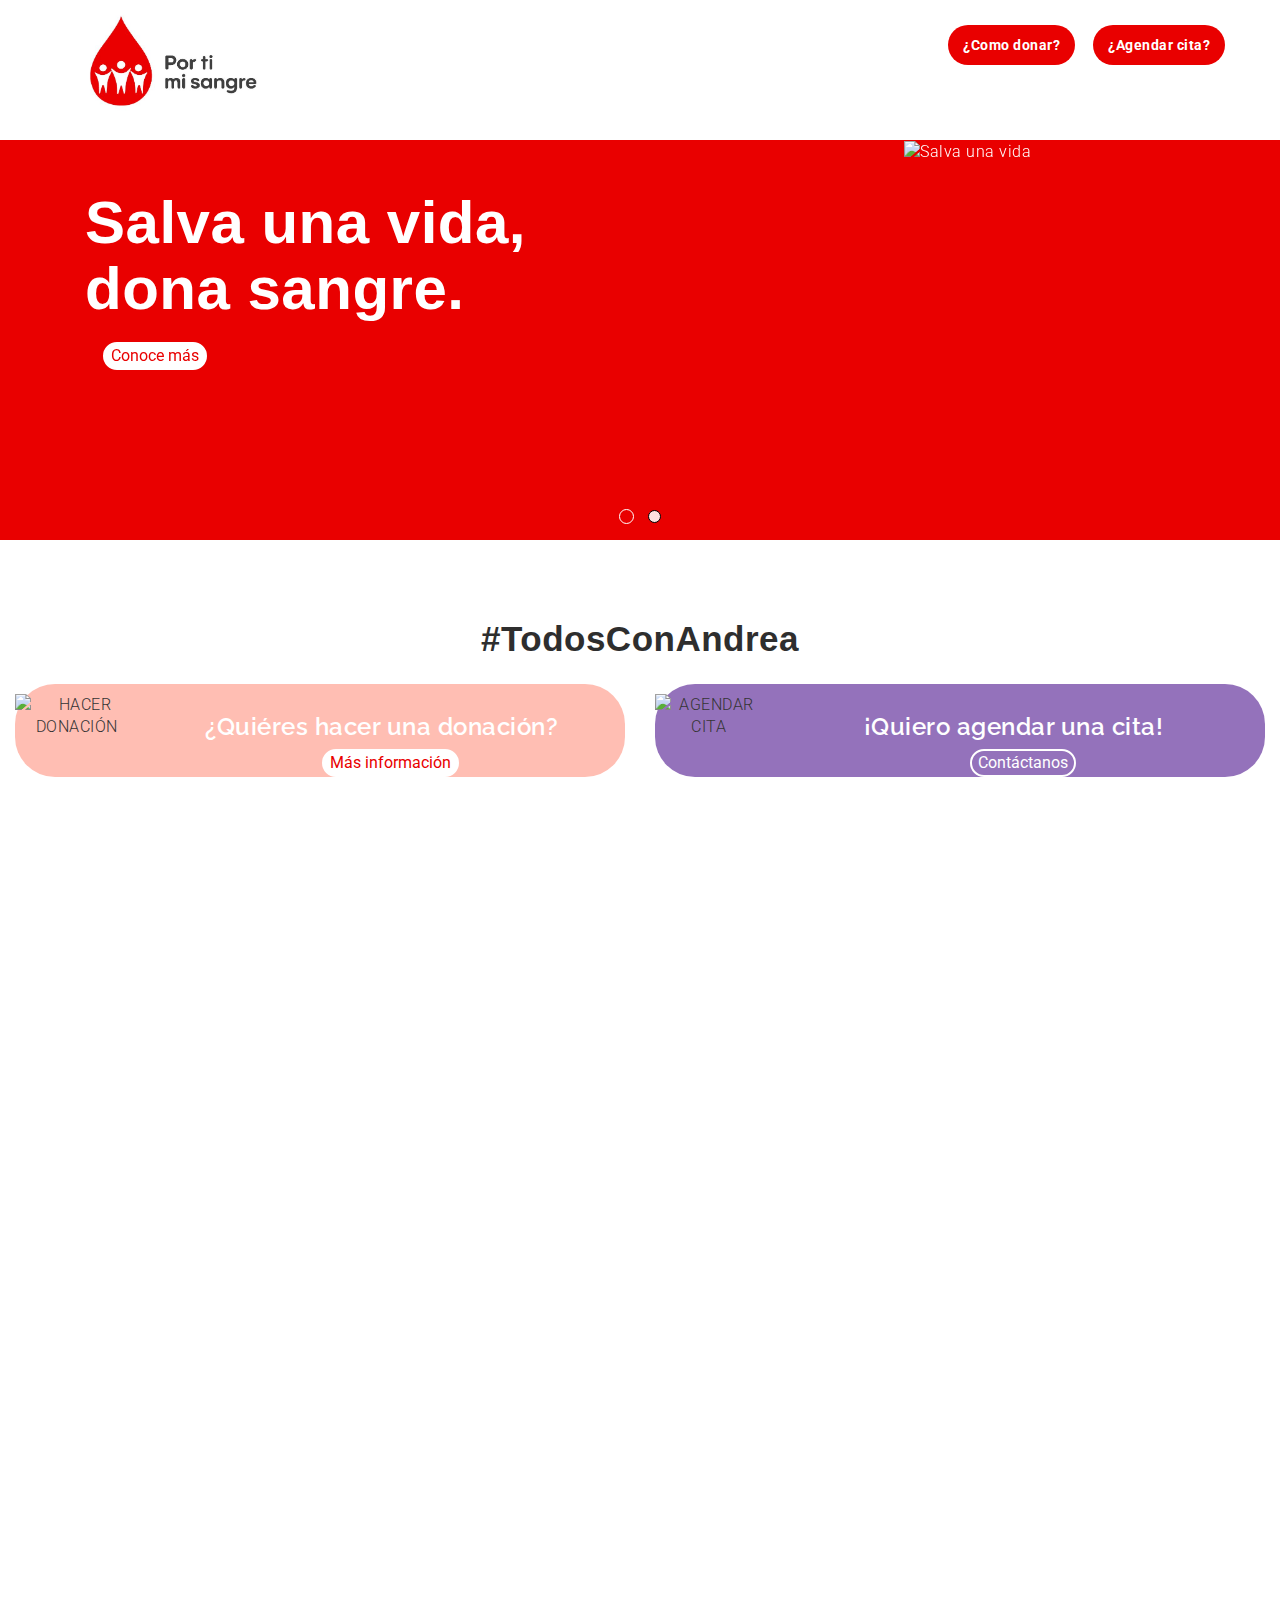
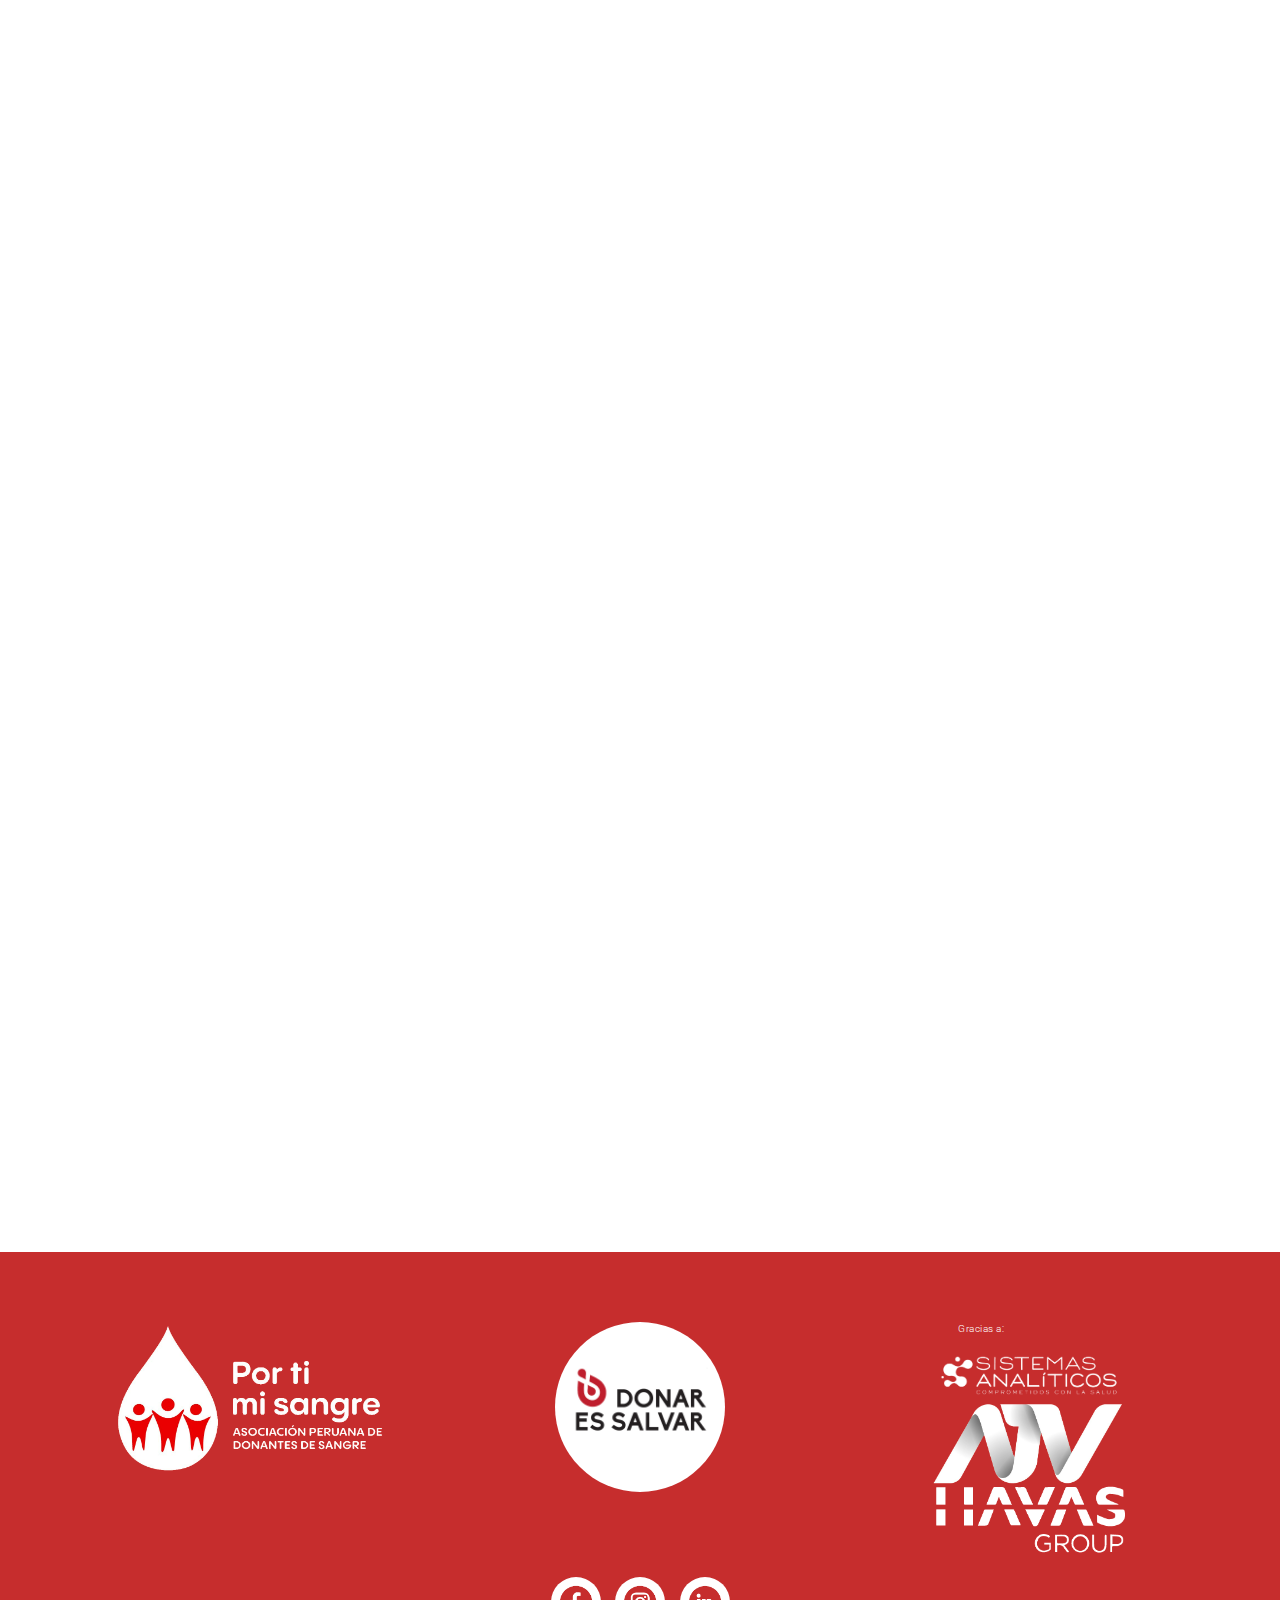
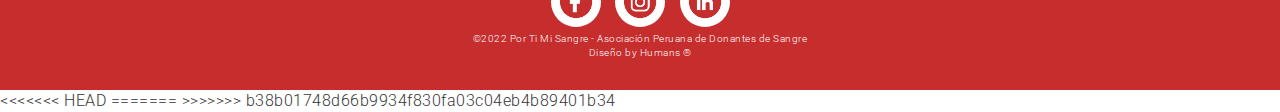
==== index2.html @ 5ff968ba "Merge branch 'main' of https://github.com/fpedronet/agendarcita-app" ====
<!DOCTYPE html>
<html lang="en">

<head>
  <meta charset="utf-8">
  <meta name="viewport" content="width=device-width, initial-scale=1">
  <title>PLANTILLA | WEB 3</title>
  <meta name="description" content="">
  <meta name="keywords" content="">

  <!-- Facebook Opengraph integration: https://developers.facebook.com/docs/sharing/opengraph -->
  <meta property="og:title" content="">
  <meta property="og:image" content="">
  <meta property="og:url" content="">
  <meta property="og:site_name" content="">
  <meta property="og:description" content="">

  <!-- Twitter Cards integration: https://dev.twitter.com/cards/  -->
  <meta name="twitter:card" content="summary">
  <meta name="twitter:site" content="">
  <meta name="twitter:title" content="">
  <meta name="twitter:description" content="">
  <meta name="twitter:image" content="">

  <link rel="stylesheet" type="text/css" href="https://fonts.googleapis.com/css?family=Roboto:400,300|Raleway:300,400,900,700italic,700,300,600">
  <link rel="stylesheet" type="text/css" href="css/jquery.bxslider.css">
  <link rel="stylesheet" type="text/css" href="css/font-awesome.min.css">
  <link rel="stylesheet" type="text/css" href="css/bootstrap.min.css">
  <link rel="stylesheet" type="text/css" href="css/animate.css">
  <link rel="stylesheet" type="text/css" href="css/style.css">
  <link rel="stylesheet" type="text/css" href="css/bootstrap-datepicker3.min.css">
</head>

<body>

  <div id="myDiv">
    <!---->
    <!---->
    <div class="modal fade" id="exampleModal" tabindex="-1" role="dialog" aria-labelledby="exampleModalLabel" aria-hidden="true">
      <div class="modal-dialog" role="document">
        <div class="modal-content">
          <div class="modal-header" style="border-bottom:0px;">            
            <button type="button" class="close" data-dismiss="modal" aria-label="Close" style="opacity: 1.5;">
              <span aria-hidden="true">&times;</span>
            </button>
          </div>
          <div class="modal-body" style="text-align: center;">
            <img src="assets/varias/reservada.png" style="width: 100%;"/>
            <h2 class="service-title titulo2" style="text-transform:inherit">¡Agenda reservada!</h2>
            <p class="sub-title pad-bt15 titulo1">Muchas gracias por recervar una cita<br>con PTMS, se ha realizado con éxito.</p>
          </div>
          <div class="modal-footer" style="text-align:center;border-top:0px;">
            <button type="button" class="btn btn-danger" style="background-color:#E90000;width: 140px;font-size: 17px;font-weight: 900;" id="btnCerrarModal" data-dismiss="modal">Volver al home</button>
          </div>
        </div>
      </div>
    </div>
    <!---->
    <!---->
    <div class="header">
      <div class="bg-color">
        <header id="main-header">
          <nav class="navbar navbar-default navbar-fixed-top">
            <div class="container">
              <div class="navbar-header">
                <button type="button" class="navbar-toggle" data-toggle="collapse" data-target="#myNavbar">
                <span class="icon-bar"></span>
                <span class="icon-bar"></span>
                <span class="icon-bar"></span>
              </button>
              <img src="assets/logos/logo-CAMP.jpg" style="width: 215px;"/>
                <!-- <a class="navbar-brand" href="#">ProOnli<span class="logo-dec">PC</span></a> -->
              </div>
              <div class="collapse navbar-collapse" id="myNavbar">
                <ul class="nav navbar-right" style="display: flex; margin-top: 15px;">
                  <li><a class="button-ref" href="#tutorial">¿Como donar?</a></li>
                  <li><a class="button-ref" href="#agendar">¿Agendar cita?</a></li>
                </ul>
              </div>
            </div>
          </nav>
        </header>
        <div class="wrapper">
          <div class="container" style="width: 100%; padding: 0;">
              <div class="banner-info text-center wow fadeIn delay-05s" style="width: 100%;">
                <div id="my-pics" class="carousel slide" data-ride="carousel" style="width: 100%;height: 400px;margin:auto;">

                  <!-- Indicators -->
                  <ol class="carousel-indicators">
                  <li style="margin-inline: 5px" data-target="#my-pics" data-slide-to="0" class="active"></li>
                  <li style="margin-inline: 5px" data-target="#my-pics" data-slide-to="1"></li>
                  </ol>
                  
                  <!-- Content -->
                  <div class="carousel-inner" role="listbox" style="height: 100%">
                  
                    <!-- Slide 1 -->
                    <div class="item active" style="height: 100%; background-color: #E90000;">
                      <div class="row" style="height: 100%;">
                        <div class="col-md-6 col-sm-6 col-xs-12" style="text-align: left; padding-left: 100px;">
                          <h2 class="titulo-slider" style="margin-top: 50px">Salva una vida,</h2>
                          <h2 class="titulo-slider" style="margin-bottom: 20px">dona sangre.</h2>
                          <a href="#agendar">
                            <button type="button" class="btn-menu">Conoce más</button>
                          </a>
                        </div>
                        
                        <div class="col-md-6 col-sm-6 col-xs-12" style="height: 100%;">
                          <img src="assets/varias/3-personas.png" alt="Salva una vida" style="height: 100% !important;">
                        </div>  
                      </div>
                                          
                    </div>
                    
                    <!-- Slide 2 -->
                    <div class="item" style="height: 100%; background-color: #FDD7D1; background-image: url('assets/varias/edificios-fondo.png'); background-size: contain;">
                      <div class="col-md-6 col-sm-6 col-xs-12" style="color: #E90000; text-align: left; padding-left: 100px;">
                        <h2 class="titulo-slider" style="margin-top: 50px">Ruta</h2>
                        <h2 class="titulo-slider" style="margin-bottom: 20px">Hemobus</h2>
                        <a href="https://www.instagram.com/p/ChFiSFDOEsE/?hl=es-la" target="_blank">
                          <button type="button" class="btn-menu">Ver cronograma</button>
                        </a>
                      </div>

                      <div class="col-md-6 col-sm-6 col-xs-12"  style="height: 100%; text-align: -webkit-right;">
                        <img src="assets/varias/donabus.png" alt="Ruta hemobus" style="height: 100% !important;">
                      </div>                    
                    </div>
                  
                  </div>
                  
                  <!-- Previous/Next controls -->
                  <!--a class="left carousel-control" href="#my-pics" role="button" data-slide="prev">
                  <span class="icon-prev" aria-hidden="true"></span>
                  <span class="sr-only">Previous</span>
                  </a>
                  <a class="right carousel-control" href="#my-pics" role="button" data-slide="next">
                  <span class="icon-next" aria-hidden="true"></span>
                  <span class="sr-only">Next</span>
                  </a-->
                  
                  </div>
              </div>
            </div>
        </div>
      </div>
    </div>
    <!---->
    <!---->
    <section id="feature" class="section-padding wow fadeIn delay-05s">
      <div class="container" style="margin: 0; width: 100%">
        <div class="row">

          <div class="col-md-12 text-center">
            <h2 class="service-title pad-bt15 titulo1" style="text-transform: none;">#TodosConAndrea</h2>
          </div>

          <div class="col-md-6 col-sm-6 col-xs-12">
            <div class="wrap-item text-center card-pink" style="display: flex; padding-top: 10px;">
              <div class="item-img">
                <img src="assets/varias/opcion-1.png" alt="HACER DONACIÓN" height="200px">
              </div>
              <div style="width: 100%; flex-direction: row; align-self: center">
                <h3 class="pad-bt15" style="color: white; padding-bottom: 0;">¿Quiéres hacer una donación?</h3>
                <a href="#tutorial">
                  <button type="button" class="btn-menu">Más información</button>
                </a>
              </div>              
            </div>
          </div>
          <div class="col-md-6 col-sm-6 col-xs-12">
            <div class="wrap-item text-center card-purple" style="display: flex; padding-top: 10px;">
              <div class="item-img">
                <img src="assets/varias/opcion-2.png" alt="AGENDAR CITA" height="200px">
              </div>
              <div style="width: 100%; flex-direction: row; align-self: center">
                <h3 class="pad-bt15" style="color: white; padding-bottom: 0;">¡Quiero agendar una cita!</h3>
                <a href="#agendar">
                  <button type="button" class="btn-menu-2">Contáctanos</button>
                </a>
              </div>              
            </div>
          </div>
        </div>
      </div>
    </section>
    <!---->
    <!---->
    <section id="tutorial" class="section-padding wow fadeInUp delay-05s">
      <div class="container">
        <div class="row">
          <div class="col-md-12 text-center">
            <h2 class="service-title pad-bt15 titulo2">¿Como donar?</h2>
            <p class="sub-title pad-bt15">Para ser donantes de sangre debes cumplir con estos requisitos básicos:</p>
          </div>
          <div class="col-md-6 col-sm-6 col-xs-12">
            <div class="service-item">
              <img src="assets/varias/2-personas.png" style="width: 500px;" alt="CÓMO DONAR">
            </div>
          </div>
          <div class="col-md-6 col-sm-6 col-xs-12">
            <div class="service-item">
              <i class="bi bi-people-fill"></i><p>Tener entre 18 y 65 años</p>
              <br>
              <p>Peso superior a 50 kg</p>
              <br>
              <p>Gozar de buena salud</p>
              <br>
              <p>Haber transcurrido más de 12 meses desde la realización de tatuajes y piercings</p>
              <br>
              <p>15 deías de alta/última dosis contra COVID</p>
              <a href="">learn more...</a>
            </div>
          </div>
        </div>
      </div>
    </section>
    <!---->
    <!---->
    <section id="portfolio" class="section-padding wow fadeInUp delay-05s">
      <div class="container">
        <div class="row">
          <div class="col-md-12 text-center">
            <h2 class="service-title pad-bt15 titulo1">Tiempo de proceso</h2>
            <p class="sub-title pad-bt15">Todo el proceso demora solo 30 minutos en los que:</p>
          </div>

          <div class="col-md-4 col-sm-4 col-xs-12">
            <div class="wrap-item text-center">
              <div class="item-img">
                <img src="assets/varias/tiempo-proceso-1.png" style="width: 250px;">
              </div>
            </div>
          </div>

          <div class="col-md-4 col-sm-4 col-xs-12">
            <div class="wrap-item text-center">
              <div class="item-img">
                <img src="assets/varias/tiempo-proceso-2.png" style="width: 250px;">
              </div>
            </div>
          </div>

          <div class="col-md-4 col-sm-4 col-xs-12">
            <div class="wrap-item text-center">
              <div class="item-img">
                <img src="assets/varias/tiempo-proceso-3.png" style="width: 250px;">
              </div>
            </div>
          </div>

        </div>
      </div>
    </section>
    <!---->
    <!---->
    <section id="agendar" class="section-padding wow fadeInUp delay-05s">
      <div class="container">
        <div class="row">
          <div class="col-md-12 text-center white">
            <h2 class="service-title pad-bt15 titulo2">Quiero agendar una cita</h2>
            <p class="sub-title pad-bt15 titulo1">Tú puedes elegir el día y lugar. Nosotros recorreremos todo<br>Lima con el Hemobus.</p>
          </div>
          <div class="col-md-6 col-sm-6 col-xs-12">
            <label class="titulo4">Datos personales</label>
            <div class="contact-form">
              <!-- <form action="" method="post" role="form" class="contactForm"> -->
                <div class="col-md-12">
                  <div class="form-group">
                    <input type="text" class="form-control" style="text-transform: uppercase;" id="nombrecompleto" name="nombrecompleto" placeholder="Nombre y apellidos*" maxlength="100" />
                    <div class="validation nombrecompleto">campo requerido</div>
                  </div>
                </div>
                <div class="col-md-12">
                  <div class="form-group">
                    <input type="text" class="form-control" id="documento" name="documento" placeholder="Documento de identidad*" maxlength="8"/>
                    <div class="validation documento">campo requerido</div>
                  </div>
                </div>

                <label class="titulo4">Fecha nacimiento</label>
                <br>
                <div class="col-md-4">
                  <div class="form-group">
                    <select class="form-control" id="cbdia" name="cbdia" placeholder="Dia*">
                    </select>
                  </div>
                </div>
                <div class="col-md-4">
                  <div class="form-group">
                    <select class="form-control" id="cbmeses" name="cbmeses" placeholder="Mes*">
                    </select>
                  </div>
                </div>
                <div class="col-md-4">
                  <div class="form-group">
                    <select class="form-control" id="cbanio" name="cbmeses" placeholder="Año*">
                    </select>
                  </div>
                </div>

                <div class="col-md-12">
                  <div class="form-group">
                    <input type="text" class="form-control" id="celular" name="celular" placeholder="Celular*" maxlength="9" />
                    <div class="validation celular">campo requerido</div>
                  </div>
                </div>
                <div class="col-md-12">
                  <div class="form-group">
                    <input type="email" class="form-control" id="correo" name="correo" placeholder="Email*" />
                    <div class="validation correo">campo requerido</div>
                  </div>
                </div>

                <label class="titulo4">Lugar</label>
                <br>
                <div class="col-md-12">
                  <div class="form-group">
                    <select class="form-control" id="cblugar" name="cblugar" placeholder="Lugar*">
                    </select>
                  </div>
                </div>

                <label class="titulo4">Cita</label>
                <br>
                <div class="col-md-12">
                  <div class="form-group">                    
                    <div id="datetimepicker12" n></div>
                  </div>
                </div>
               
                  <button type="button" class="btn btn-danger btn-submit" id="btnAlerta" name="btnAlerta">Agendar</button>   
                </div>
              <!-- </form> -->

          </div>
          <div class="col-md-6 col-sm-6 col-xs-12" style="text-align: -webkit-right;">
            <img src="assets/varias/mano-corazon.png" style="height: 400px;">
          </div>
        </div>
      </div>
    </section>
    <!---->
    <!---->
    <footer id="footer" style="height: 100%;">
      <div class="container" style="padding-top:50px;">
        <div class="row">
        
          <div class="col-md-4 col-sm-4 col-xs-12">
            <div class="wrap-item text-center">
              <div class="item-img">
                <img src="assets/logos/logo-PTMS-w.png" style="width: 300px;">
              </div>
            </div>
          </div>

          <div class="col-md-4 col-sm-4 col-xs-12">
            <div class="wrap-item text-center">
              <div class="item-img">
                <img src="assets/logos/logo-DONAR.jpg" style="width: 170px;border-radius:155px;">
              </div>
            </div>
          </div>

          <div class="col-md-4 col-sm-4 col-xs-12">
            <div class="wrap-item text-center">
              <div class="item-img">
                <p class="titulo3">Gracias a:</p>
                <img src="assets/logos/logo-SA-w.png" style="width: 194px;" alt="LOGO SA">
                <img src="assets/logos/logo-ATV.png" style="width: 194px;" alt="LOGO ATV">
                <img src="assets/logos/logo-HAVAS.png" style="width: 194px;" alt="LOGO HAVAS">
              </div>
            </div>
          </div>

        </div>
        <div class="row" style="text-align: -webkit-center;">
          <a href="https://www.facebook.com/Portimisangre.pe/" target="_blank">
            <img class="redes" src="assets/redes/facebook.png" alt="LOGO FB">
          </a>
          <a href="https://www.instagram.com/portimisangre.pe/" target="_blank">
            <img class="redes" src="assets/redes/instagram.png" alt="LOGO IG">
          </a>
          <a href="https://pe.linkedin.com/company/portimisangrepe/" target="_blank">
            <img class="redes" src="assets/redes/linkedin.png" alt="LOGO IN">
          </a>
          <br>
          <div>
            <p class="titulo3" style="padding-right:0">
              ©2022 Por Ti Mi Sangre - Asociación Peruana de Donantes de Sangre
              <br>
              Diseño by Humans ®
            </p>
          </div>                  
        </div>
      </div>
    </footer>
    <!---->
  </div>
  <script src="js/jquery.min.js"></script>
  <script src="js/jquery.easing.min.js"></script>
  <script src="js/bootstrap.min.js"></script>
  <script src="js/wow.js"></script>
  <script src="js/jquery.bxslider.min.js"></script>
  <script src="js/custom.js"></script>
  <script src="js/bootstrap-datepicker.min.js"></script>
  <script src="js/bootstrap-datepicker.en-GB.min.js"></script>
  <script src="js/citaservice.js"></script>
  <script src="contactform/contactform.js"></script>
<<<<<<< HEAD
  <!-- <script src="https://cdn.jsdelivr.net/npm/bootstrap@5.2.0/dist/js/bootstrap.bundle.min.js" integrity="sha384-A3rJD856KowSb7dwlZdYEkO39Gagi7vIsF0jrRAoQmDKKtQBHUuLZ9AsSv4jD4Xa" crossorigin="anonymous"></script> -->

=======
>>>>>>> b38b01748d66b9934f830fa03c04eb4b89401b34
</body>
</html>
---- css/style.css ----
body {
	line-height: 1.4;
	font-family: 'Roboto', sans-serif;
    color: #343434;
    font-size: 16px;
    font-weight: 300;
    letter-spacing: 0.5px;
    overflow-x: hidden;
}
ol, ul {
	list-style: none;
}
blockquote, q {
	quotes: none;
}
blockquote:before, blockquote:after,
q:before, q:after {
	content: '';
	content: none;
}
table {
	border-collapse: collapse;
	border-spacing: 0;
}
h1, h2, h3, h4, h5, h6{
    font-family: 'Raleway', sans-serif;
    font-weight: 600;
}
.section-padding
{
    padding: 60px 0px;
}
#loader {
  position: absolute;
  left: 50%;
  top: 50%;
  z-index: 1;
  width: 150px;
  height: 150px;
  margin: -75px 0 0 -75px;
  border: 16px solid #f3f3f3;
  border-radius: 50%;
  border-top: 16px solid #3498db;
  width: 120px;
  height: 120px;
  -webkit-animation: spin 2s linear infinite;
  animation: spin 2s linear infinite;
}

.titulo1{
    color: #2E2E2E;
    }

.titulo2{
color: #E90000;
}

.titulo3{
    color: #fff;
    font-size: 10px;
    padding-right: 98px;
}

.titulo4{
    padding-left:34px;
    font-weight:600;
}

.titulo-slider{
    margin: 0; padding-bottom: 0;
    font-family:'Gill Sans', 'Gill Sans MT', Calibri, 'Trebuchet MS', sans-serif;
    font-size: 60px;
}

.redes{
    border-radius: 100%;
    height: 60px;
    padding: 5px;
}

@-webkit-keyframes spin {
  0% { -webkit-transform: rotate(0deg); }
  100% { -webkit-transform: rotate(360deg); }
}

@keyframes spin {
  0% { transform: rotate(0deg); }
  100% { transform: rotate(360deg); }
}

/* Add animation to "page content" */
.animate-bottom {
  position: relative;
  -webkit-animation-name: animatebottom;
  -webkit-animation-duration: 1s;
  animation-name: animatebottom;
  animation-duration: 1s
}

.card-pink{
    background-color: #FFBEB3;
    border-radius: 40px;
}

.card-purple{
    background-color: #9472BB;
    border-radius: 40px;
}

@-webkit-keyframes animatebottom {
  from { bottom:-100px; opacity:0 } 
  to { bottom:0px; opacity:1 }
}

@keyframes animatebottom { 
  from{ bottom:-100px; opacity:0 } 
  to{ bottom:0; opacity:1 }
}

/***********************************
************************************
HEADER 
************************************
***********************************/
/* .header{
    background: url('../img/bg-banner02.jpg') no-repeat fixed;
    background-size: cover;
    min-height: 650px;
    position: relative;
} */

#tutorial,#agendar{
    background-color: #FFEBE7;
}

.bg-color
{
    min-height: 500px;
}
#main-header
{
}
.navbar-default {
    background-color: white;
    border:0px;
    padding: 10px 0; 
    transition: all 0.3s;
}

.navbar-default .navbar-brand:focus, .navbar-default .navbar-brand:hover
{
    color: #002F2F;
}

.top-nav-collapse {
    padding: 0; 
    background: white;
}

.logo-dec
{
    color: #be9e21;
}
.navbar-default .navbar-brand {
    color: #fff;
    font-family: 'Raleway', sans-serif;
    font-weight: 700;
}
.navbar-default .navbar-brand:hover, .navbar-default .navbar-brand:focus
{
    color: #fff;
}
.navbar-brand {
    padding: 0px;
    font-size: 24px;
    text-transform: uppercase;
    padding: 15px 0px;
    margin-top: 6px;
}
.navbar-default .navbar-nav > li > a
{
    padding: 0px 10px;
    font-size: 14px;
    line-height: 54px;
    font-weight: 400;
    text-transform: uppercase;
    background: #E90000;
    color: #fff;
    -webkit-transition: color 0.2s ease-out;
    transition: color 0.2s ease-out;
}
.navbar-default .navbar-nav > .active > a, .navbar-default .navbar-nav > .active > a:focus, .navbar-default .navbar-nav > .active > a:hover {
    color: #be9e21;
    background-color: transparent;
}
.navbar-default .navbar-nav > li > a:focus, .navbar-default .navbar-nav > li > a:hover {
    background-color: transparent;
    color: #be9e21;
}
.banner-info
{
    padding-top: 140px;
    color: #fff;
}
.bnr-title, .bnr-sub-title
{
    font-family: 'Fira Sans', sans-serif;
}
h1.bnr-title
{
    font-size: 18px;
    text-transform: uppercase;
    letter-spacing: 2px;
}
h2.bnr-sub-title
{
    font-size: 45px;
    text-transform: uppercase;
    padding: 20px 0px;
    font-weight: 700;
}
.bnr-para
{
    font-weight: 300;
}
.btn-download, .btn-more, .btn-download:hover, .btn-download:focus, .btn-more:focus
{
    text-transform: uppercase;
    margin-top: 50px;
    color: #fff;
    border: 0;
    font-size: 14px;
    font-weight: 300;
    line-height: 24px;
    padding: 10px 30px;
    border-radius: 60px;
    margin: 50px 10px 0 0;
    outline: none !important;
    -webkit-backface-visibility: hidden;
    backface-visibility: hidden;
    transition: all 0.3s;
}

.btn-menu{
    background-color:#E90000;
    color: white;
    border-color: white !important;
    border-style: solid;
    border-radius:25px;
    margin: 0 0 0 18px;
    font-weight: bolder;
}

.btn-menu-2{
    background-color:transparent;
    color: white;
    border-color: white;
    border-style: solid;
    border-radius:25px;
    margin: 0 0 0 18px;
    font-weight: bolder;
}

.btn-menu{
    background-color:white;
    color: #E90000;
    border-color: #E90000;
    border-style: solid;
    border-radius:25px;
    margin: 0 0 0 18px;
    font-weight: bolder;
}

.btn-download
{
    background-color: #be9e21;
}
.btn-more, .btn-more:focus
{
    margin-left: 15px;
    border: 1px solid #be9e21;
    color: #be9e21;
}

.btn-more:hover {
    background: #be9e21;
    color: #fff;
}

.overlay-detail a i{
   text-align: center;
   position: absolute;
   bottom: 25px;
   font-size: 38px;
   color: #fff;
}
/***********************************
************************************
features
************************************
***********************************/
.title, .service-title
{
    font-family: 'Fira Sans', sans-serif;
    font-size: 35px;
    text-transform: uppercase;
}
.item-img
{
    margin-bottom: 15px;
}
.sub-title
{
    font-size: 20px;
}
.bottom-line
{
    margin-top: 20px;
    margin-bottom: 40px;
    border: 0;
    border-top: 0px;
    height: 3px;
    width: 40px;
    background-color: #BE9E21;
}
.wrap-item h3 {
    font-size: 24px;
    line-height: 25px;
}
.pad-bt15 {
    padding-bottom: 15px;
}
.sec-sub-title
{
    padding-top: 30px;
}
.sec-sub-title {
    font-size: 16px;
    font-weight: bold;
    color: #002F2F;
    text-transform: uppercase;
    margin: 25px 0px;
    line-height: 1.7;
}
#service
{
    background-color: #FFF6F4;
}
ul.service-list li i
{
    color: #002F2F;
    padding-right: 10px;
}
.learn-more, .learn-more:hover, .learn-more:focus {
    height: 50px;
    width: 175px;
    background: #046380;
    display: inline-block;
    text-align: center;
    color: #ffffff;
    line-height: 50px;
    text-transform: uppercase;
    font-size: 16px;
    text-decoration: none;
    margin-right: 10px;
    margin-top: 45px;
    text-decoration: none;
    transition: all 0.3s;
    -webkit-transition: all 0.3s;
}
.visit-portfolio, .visit-portfolio:hover, .visit-portfolio:focus {
    height: 50px;
    width: 175px;
    display: inline-block;
    text-align: center;
    color: #495376;
    line-height: 50px;
    text-transform: uppercase;
    font-size: 16px;
    text-decoration: none;
    border: 1px solid #838aa1;
    margin-top: 45px;
    transition: all 0.3s;
    -webkit-transition: all 0.3s;
}
.bx-wrapper img {
    width: 70px;
    display: inline-block;
    border-radius: 50%;
    border: 5px solid #fff;
    margin-bottom: 15px;
}
.service-item h3 span
{
    opacity: 0.7;
    font-size: 75px;
    line-height: 1;
    text-transform: uppercase;
    letter-spacing: -5px;
    font-weight: 900;
    padding-right: 6px;
}
.service-item h3
{
    font-weight: 700;
}
.service-item p
{
    opacity: 0.6;
    color: inherit;
    padding: 10px 0px;
}
.service-item a
{
    color: #be9e21;
}
.mr-btn-15
{
    margin-bottom: 15px;
}
.padding-right-zero
{
    padding-right: 0px !important;
}
.bx-wrapper {
    margin: 0 auto 35px;
}
.portfolio-item
{
    position:relative;
    overflow:hidden;
}
.portfolio-item figure
{
    margin:0;
    padding:0;
    position:relative;
    cursor:pointer;
}
.portfolio-item figure img {
    display:block;
    position:relative;
    z-index:10;
    margin:-15px 0
}
.portfolio-item figure figcaption {
    display:block;
    position:absolute;
    z-index:5;
    -webkit-box-sizing:border-box;
    -moz-box-sizing:border-box;
    box-sizing:border-box
}
.portfolio-item figure h2 {
    font-family: 'Fira Sans', sans-serif;
    color:#fff;
    font-size:20px;
    text-align:left;
    padding-bottom:15px;
}
.portfolio-item figure p {
    display:block;
    line-height:18px;
    margin:0;
    color:#fff;
    text-align:left
}
.portfolio-item figure figcaption {
    top:0;
    left:0;
    width:100%;
    height:100%;
    padding: 59px 30px;
    background-color: #BE9E21;
    backface-visibility:hidden;
    -webkit-transform:rotateY(-180deg);
    -moz-transform:rotateY(-180deg);
    transform:rotateY(-180deg);
    -webkit-transition:all .5s;
    -moz-transition:all .5s;
    transition:all .5s;
    text-align: center;
}
.portfolio-item figure img {
    backface-visibility:hidden;
    -webkit-transition:all .5s;
    -moz-transition:all .5s;
    transition:all .5s
}
.portfolio-item figure:hover img,figure.hover img {
    -webkit-transform:rotateY(180deg);
    -moz-transform:rotateY(180deg);
    transform:rotateY(180deg)
}
.portfolio-item figure:hover figcaption,figure.hover figcaption {
    -webkit-transform:rotateY(0);
    -moz-transform:rotateY(0);
    transform:rotateY(0)
}
/***********************************
************************************
TESTIMONIAL
************************************
***********************************/
#testimonial
{
    background: url('../img/bg.jpg') no-repeat;
    background-size: cover;
    min-height: 390px;
}
.bg-testicolor{
    background-color: RGBA(73, 84, 105, 0.61);
    min-height: 390px;
}
.white
{
    color: #fff !important;
}
.testimonial-item ul li blockquote {
    font-size: 18px;
    line-height: 32px;
    color: #fff;
    font-weight: 300;
    text-shadow: 1px 1px 2px #333;
    text-align: center;
    display: inline-block;
    width: 100%;
    margin: 20px 0;
    padding: 0 80px;
    position: relative;
    border: 0;
}
.testimonial-item ul li  small {
    font-size: 16px;
    color: #fff;
    font-weight: 400;
    text-shadow: 1px 1px 2px #333;
    text-align: center;
    display: inline-block;
    width: 100%;
}
.bx-viewport
{
    height: 235px !important;
    background-color: transparent !important;
    border: 0px none !important;
    box-shadow: none !important;
}
.testimonial-item ul li blockquote::before {
    content: '“';
    left: 30px;
}
.testimonial-item ul li blockquote::before, .testimonial-item ul li blockquote::after {
    position: absolute;
    font-weight: 300;
    font-size: 3em;
    font-family: Georgia, serif;
    color: #ccc;
    top: 62%;
}
.testimonial-item ul li blockquote::after {
    content: '”';
    right: 30px;
}
/***********************************
************************************
Blog
************************************
***********************************/
.blog-info h2 {
    text-transform: capitalize;
    font-weight: 600;
    font-size: 20px;
    letter-spacing: 1px;
    padding-top: 5px;
}
.blog-comment {
    margin-top: 12px;
    min-height: 30px;
}
.blog-info p, .blog-comment p
{
    color: #949494;
}
.blog-comment p:first-child {
    float: left;
}
.blog-comment p:last-child {
    float: right;
    margin-right: 0;
}
.blog-comment p i
{
    color: #949494;
}
.read-more {
    color: #949494;
    margin-top: 15px;
    display: inline-block;
}
.blog-img
{
    position: relative;
    margin-bottom: 20px;
    overflow: hidden;
}
.blog-img img:hover {
    opacity: 1;
    -webkit-transform: scale(1.05);
    -moz-transform: scale(1.05);
    -ms-transform: scale(1.05);
    -o-transform: scale(1.05);
    transform: scale(1.05);
}
.blog-img img {
    width: 100%;
    opacity: 0.8;
    -webkit-transition: all 0.5s linear;
    -moz-transition: all 0.5s linear;
    -ms-transition: all 0.5s linear;
    -o-transition: all 0.5s linear;
    transition: all 0.5s linear;
}
/***********************************
************************************
contact
************************************
***********************************/
#contact
{
    background-color: #FFF6F4;
}
.btn-submit, .btn-submit:hover, .btn-submit:focus
{
    background-color: #E90000;
    border-radius: 60px;
    color: #fff;
    font-weight: 400;
    border: 1px solid #E90000;
    font-size: 14px;
    padding: 6px 20px;
}
.form-control
{
    background-color: #fff;
    border-radius: 0px;
    color: #2E2E2E !important;
    border-radius:13px;
    height: 46px;
}
.form-control:focus {
    border-color: #050971;
    outline: 0;
    -webkit-box-shadow: inset 0 1px 1px rgba(0,0,0,.075),0 0 8px rgba(102,175,233,.6);
    box-shadow: inset 0 1px 1px rgba(0,0,0,.075),0 0 8px rgba(102,175,233,.6);
}
.contact-form input.form-control{
    color: #fff;
}

.validation {
    color: #E90000;
    display:none;
    margin: 0 7px 6px;
    font-weight:400;
    font-size:13px;
}

#sendmessage {
    color: green;
    border:1px solid green;
    display:none;
    text-align:center;
    padding:15px;
    font-weight:600;
    margin-bottom:15px;
}

#errormessage {
    color: #E90000;
    display:none;
    border:1px solid #E90000;
    text-align:center;
    padding:15px;
    font-weight:600;
    margin-bottom:15px;
}

#sendmessage.show, #errormessage.show, .show {
    display:block;
}

.loction-info p
{
    margin-bottom: 25px;
}
.loction-info p i
{
    color: #be9e21;
}
/***********************************
************************************
contact
************************************
***********************************/
#footer
{
    padding: 20px 0px;
    background-color:#C62D2D;
    height: 523px;
}
.scrollToTop {
    position: fixed;
    bottom: 12px;
    right: 12px;
    width: 42px;
    height: 42px;
    color: #ffffff;
    background: #be9e21;
    font-size: 14px;
    line-height: 42px;
    text-align: center;
    z-index: 100;
    cursor: pointer;
    display: none;
}
.white-bg
{
    background-color: #fff;
}
#footer a{
    color: #be9e21;
    font-weight: 400;
}
/***********************************
************************************
Responsive media queries
************************************
***********************************/
/***********************************
************************************
cta
************************************
***********************************/
.cta {
    background-color: rgb(73, 84, 105);
}
.cta .cta-info {
    
    width: 100%;
    float: left;
    padding: 30px 25px 30px 15px;
    border-radius: 5px;
}
.cta .cta-info .cta-txt h3 {
    font-size: 32px;
    margin-bottom: 10px;
}
.cta .cta-info .cta-btn {
    margin-top: 16px;
    background-color: rgb(190, 158, 33);
    padding: 20px 50px;
    color: #FFF;
    font-size: 22px;
    display: inline-block;
    transition: all 0.5s ease-in 0s;
}
/***********************************
************************************
Responsive media queries
************************************
***********************************/
@media (min-width: 768px) and (max-width: 980px) {
    .service-item, .blog-sec, .wrap-item, .loction-info{
    margin-bottom: 15px;
}
.portfolio-item figure figcaption{
    padding: 55px 30px;
}
.padding-right-zero{
    padding-right: 15px !important;
}
}
@media (min-width: 451px) and (max-width: 767px) {
    .service-item, .blog-sec, .wrap-item, .loction-info{
    margin-bottom: 15px;
}
}
@media (min-width: 20px) and (max-width: 450px) {
.navbar-default .navbar-brand {
    padding-left: 16px;
    margin-top: 0px;
}
.banner-info {
    padding-top: 40px;
}
h1.bnr-title {
    font-size: 16px;
}
h2.bnr-sub-title {
    font-size: 33px;
}
body{
    font-size: 14px;
}
.btn-download, .btn-more, .btn-download:hover, .btn-more:hover, .btn-download:focus, .btn-more:focus {
    font-size: 12px;
    padding: 7px 18px;
}
.wrap-item h3 {
    font-size: 18px;
}
.title, .service-title {
    font-size: 28px;
}
.sub-title {
    font-size: 15px;
}
.service-item, .blog-sec, .wrap-item, .loction-info{
    margin-bottom: 15px;
}
.loction-info{
    padding: 0px 15px;
}
.portfolio-item figure figcaption {
    padding: 30px 30px;
}
.padding-right-zero{
    padding-right: 15px !important;
}
.portfolio-item figure p{
    font-size: 14px;
}
.portfolio-item figure h2{
    font-size: 18px;
}
.testimonial-item ul li blockquote {
    font-size: 14px;
    line-height: 22px;
    margin: 10px 0;
    padding: 0 40px;
}
.navbar-default .navbar-nav > li > a{
    line-height: 22px;
    text-align: center;
}
}

@media (min-width: 768px){
    .carousel-indicators {
        bottom: 0px;
    }
}


.carousel-indicators .active {
    background-color: #E90000;
    border-color: white;
    width: 15px;
    height: 15px;
}

.carousel-indicators li {
    background-color: #FFE0E0;
    border-color: black;
    width: 13px;
    height: 13px;
    /*border-width: 0px;*/
}

.button-ref{
    border-radius: 25px;
    background: #E90000;
    font-size: 14px;
    line-height: 20px !important;
    font-weight: bold;
    color: #fff !important;
    margin: 0 0 0 18px;
}
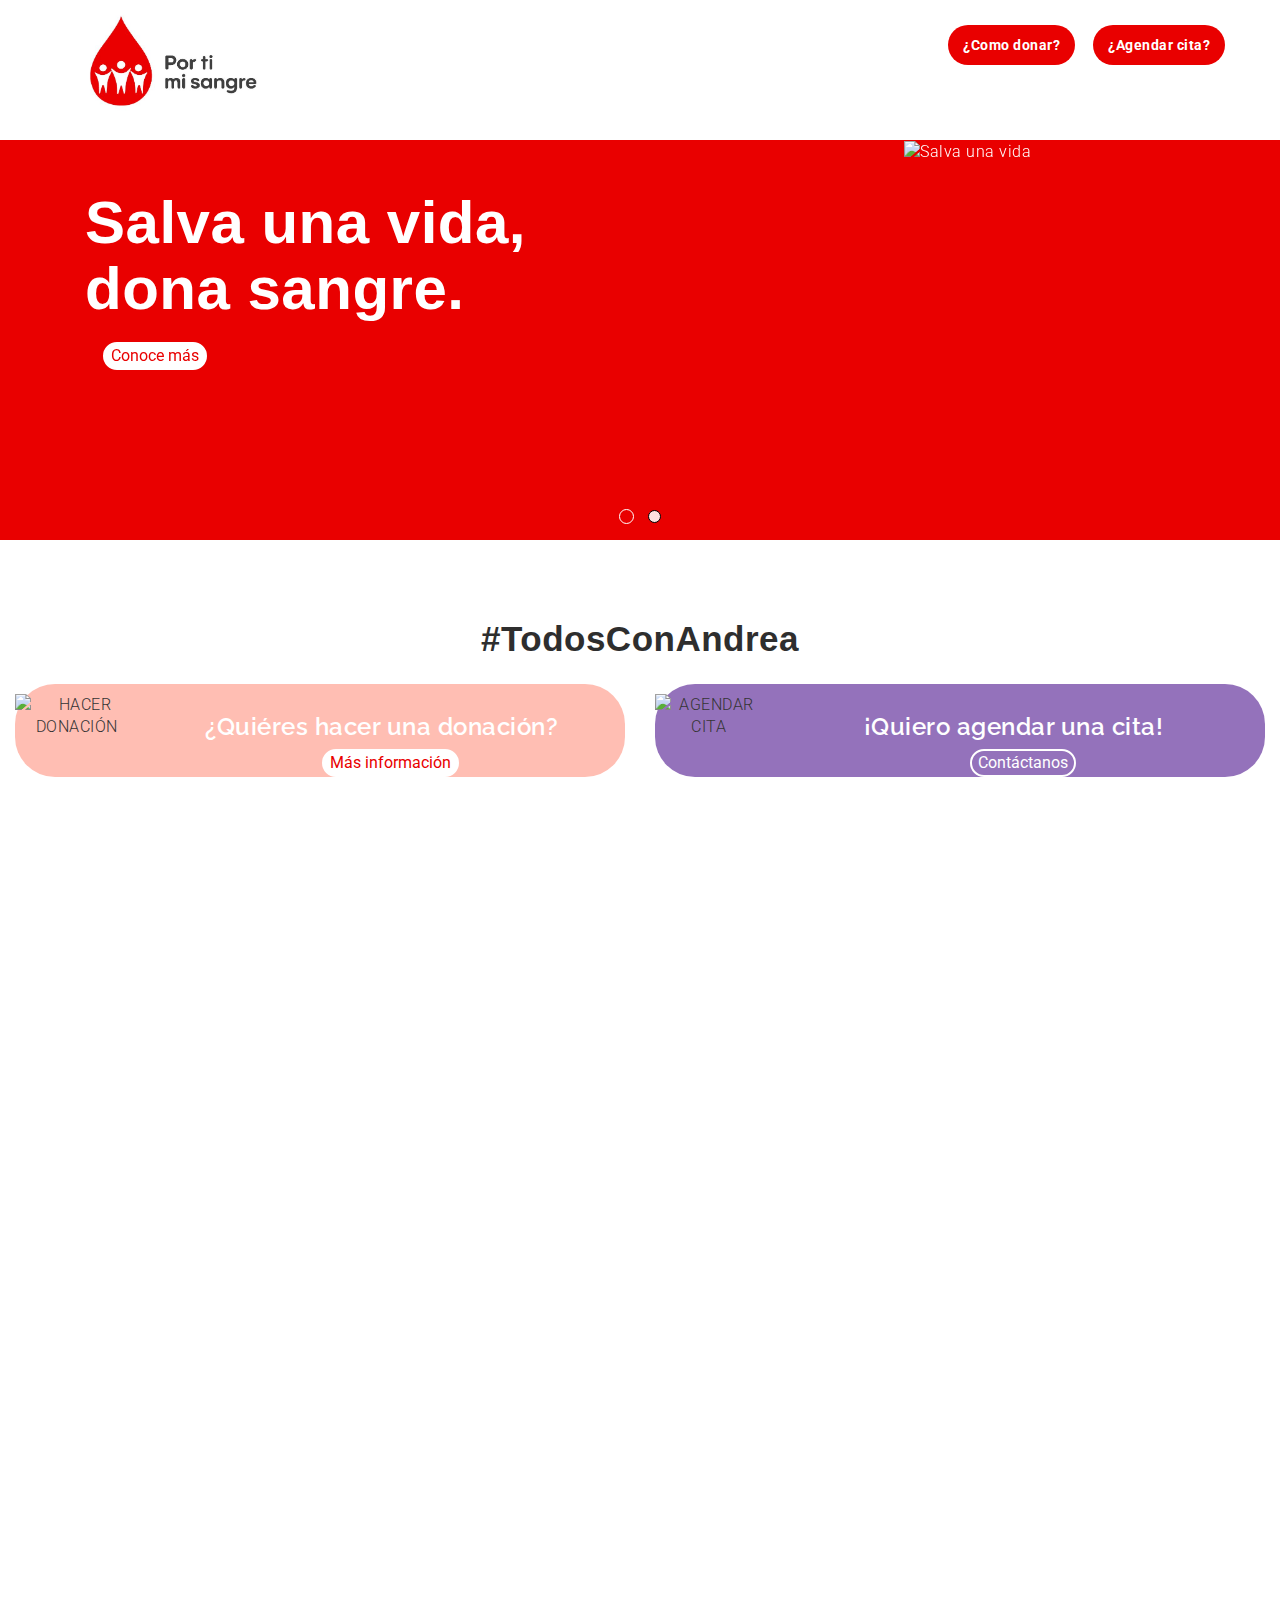
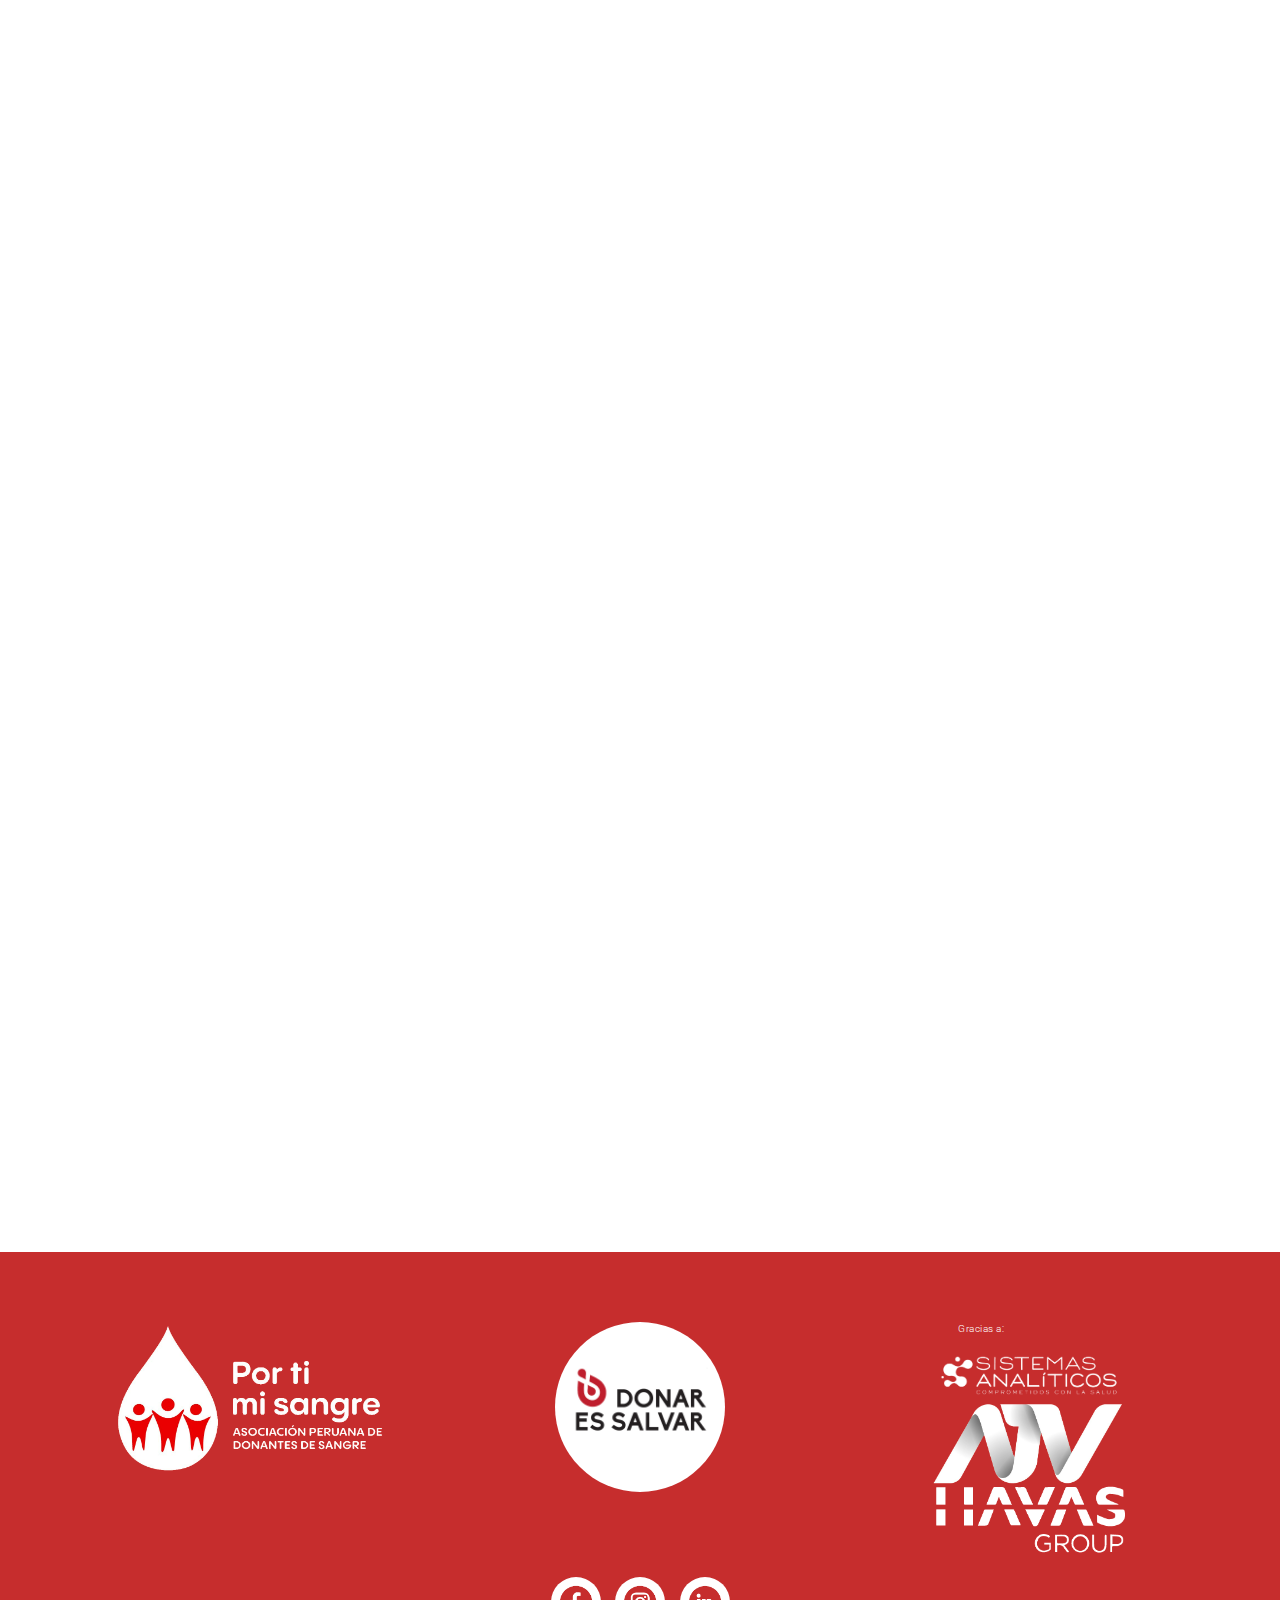
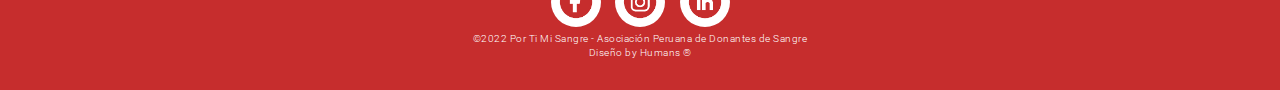
==== commit 4101ee43: "merge" ====
--- a/index2.html
+++ b/index2.html
@@ -326,6 +326,7 @@
                 <div class="col-md-12">
                   <div class="form-group">                    
                     <div id="datetimepicker12" n></div>
+                    <div class="validation datetimepicker12">la fecha para cita es obligatorio</div>
                   </div>
                 </div>
                
@@ -407,10 +408,6 @@
   <script src="js/bootstrap-datepicker.en-GB.min.js"></script>
   <script src="js/citaservice.js"></script>
   <script src="contactform/contactform.js"></script>
-<<<<<<< HEAD
-  <!-- <script src="https://cdn.jsdelivr.net/npm/bootstrap@5.2.0/dist/js/bootstrap.bundle.min.js" integrity="sha384-A3rJD856KowSb7dwlZdYEkO39Gagi7vIsF0jrRAoQmDKKtQBHUuLZ9AsSv4jD4Xa" crossorigin="anonymous"></script> -->
-
-=======
->>>>>>> b38b01748d66b9934f830fa03c04eb4b89401b34
+
 </body>
 </html>
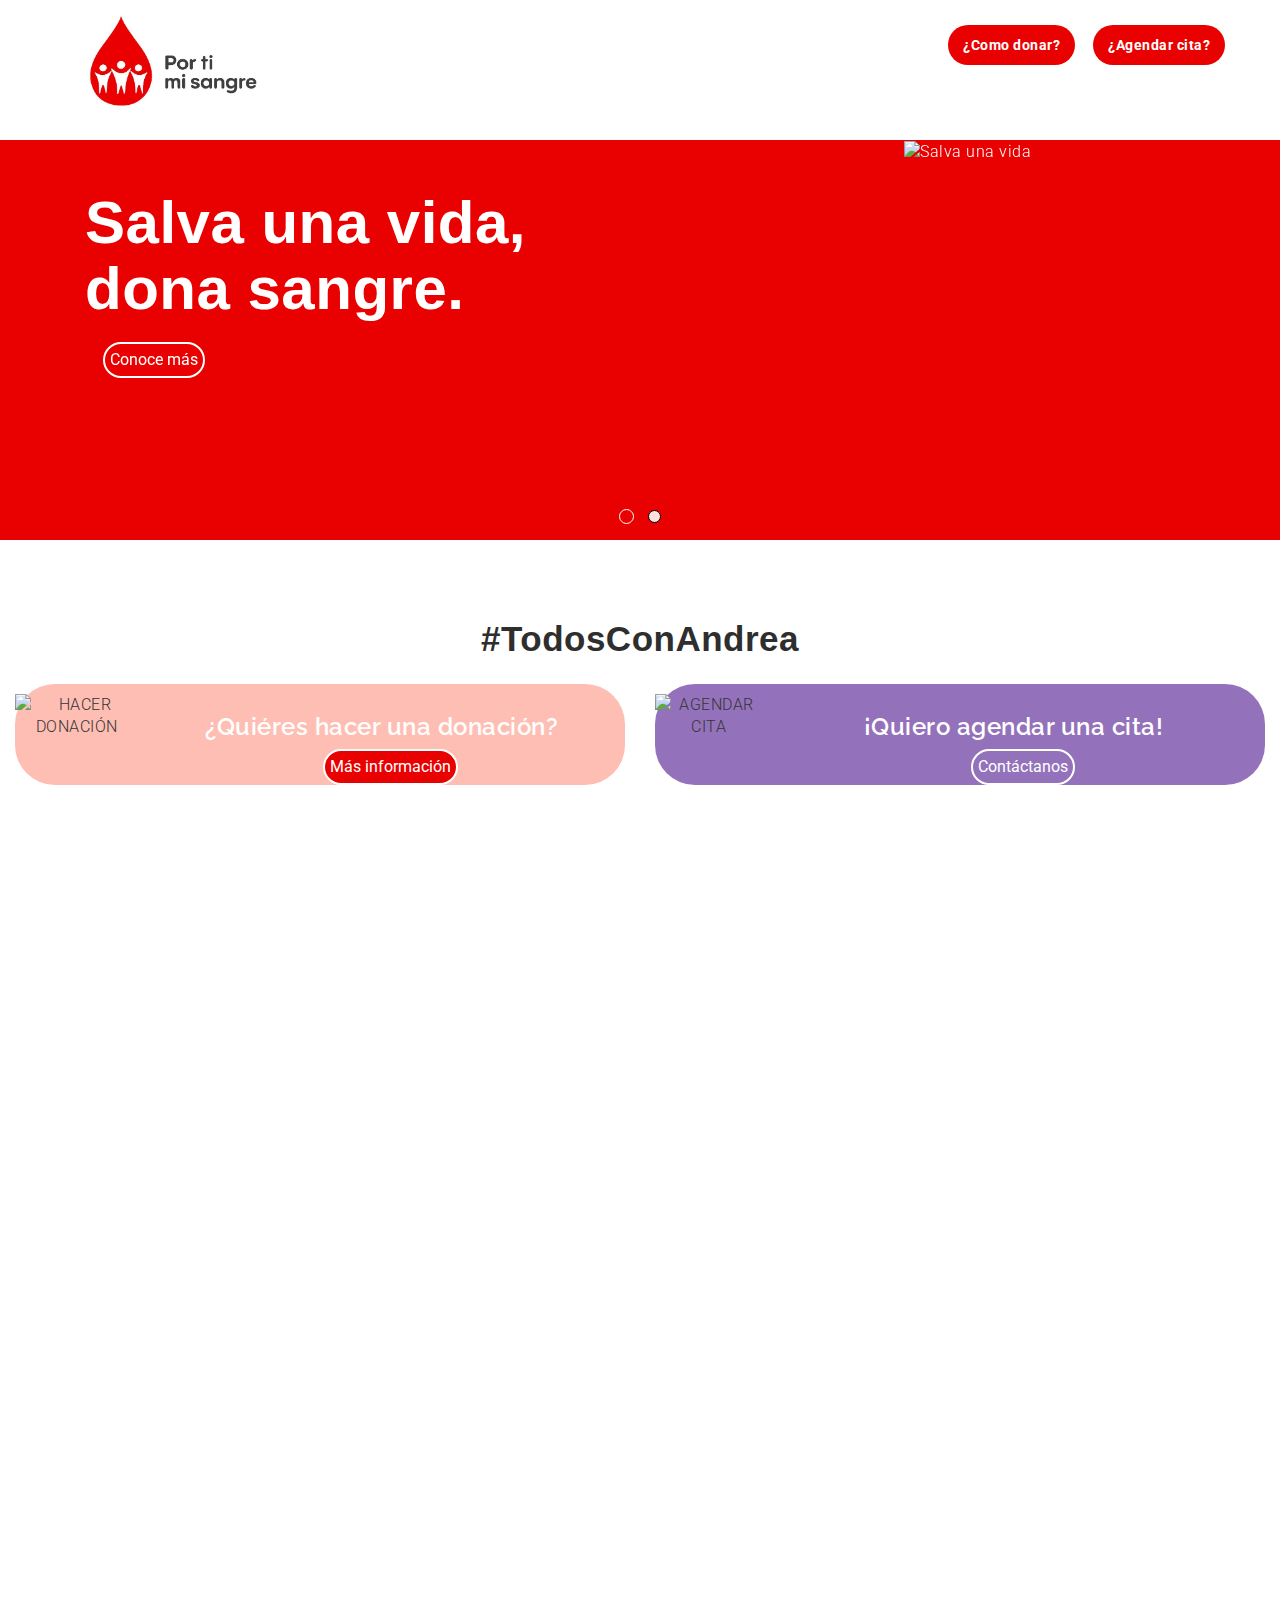
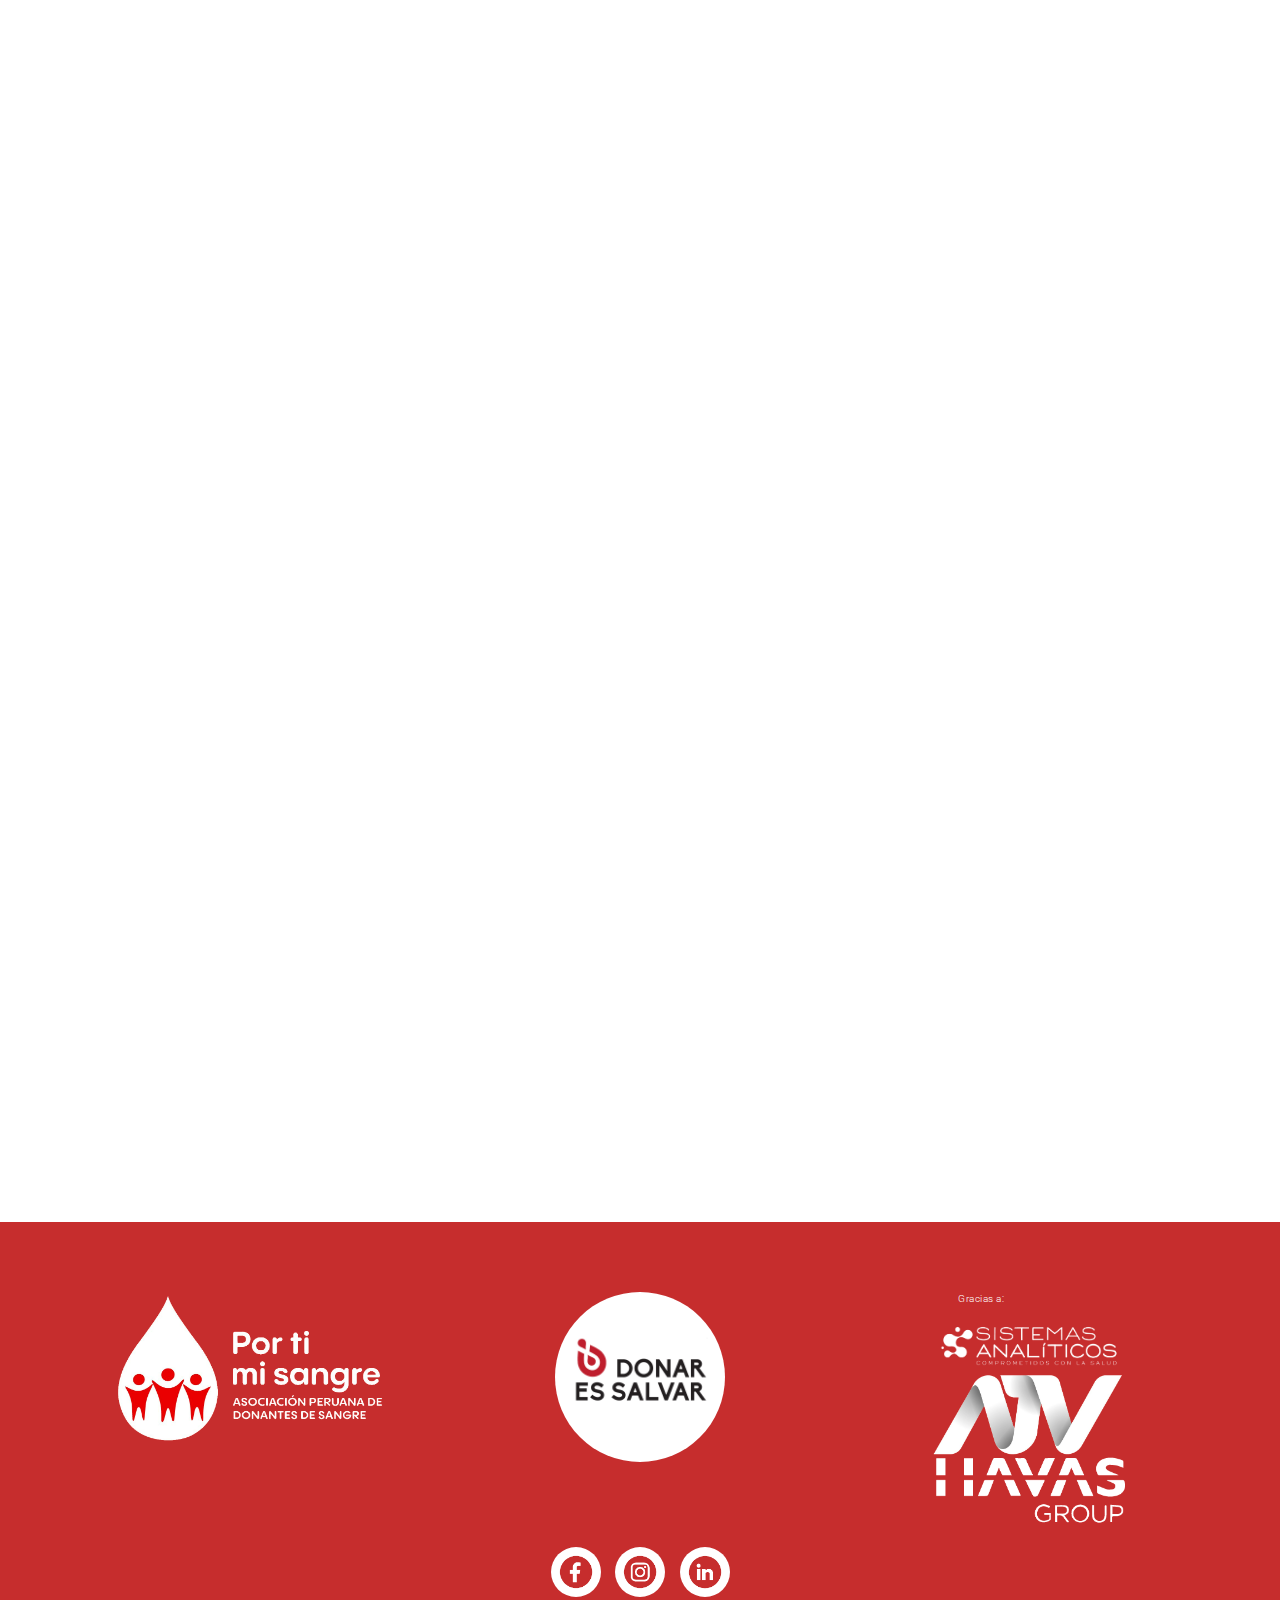
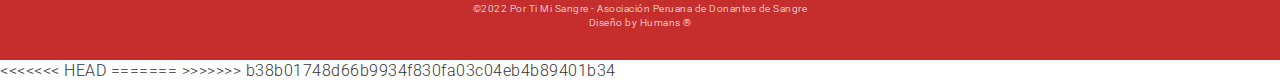
==== commit 7185e1f0: "inconos pasos" ====
--- a/index2.html
+++ b/index2.html
@@ -199,17 +199,15 @@
             </div>
           </div>
           <div class="col-md-6 col-sm-6 col-xs-12">
-            <div class="service-item">
-              <i class="bi bi-people-fill"></i><p>Tener entre 18 y 65 años</p>
-              <br>
-              <p>Peso superior a 50 kg</p>
-              <br>
-              <p>Gozar de buena salud</p>
-              <br>
-              <p>Haber transcurrido más de 12 meses desde la realización de tatuajes y piercings</p>
-              <br>
-              <p>15 deías de alta/última dosis contra COVID</p>
-              <a href="">learn more...</a>
+            <div class="service-item" style="font-weight: normal;">
+              <p style="margin: auto;"><img src="assets/iconos/p1.png" height="40px">  Tener entre 18 y 65 años</p>
+              <p style="margin: auto;"><img src="assets/iconos/p2.png" height="40px">  Peso superior a 50 kg</p>
+              <p style="margin: auto;"><img src="assets/iconos/p3.png" height="40px">  Gozar de buena salud</p>
+              <p style="margin: auto;"><img src="assets/iconos/p4.png" height="40px">  Haber transcurrido más de 12 meses desde la realización de tatuajes y piercings</p>
+              <p style="margin: auto;"><img src="assets/iconos/p5.png" height="40px">  15 deías de alta/última dosis contra COVID</p>
+              <a href="#agendar">
+                <button type="button" class="btn-menu">Agendar una cita ahora</button>
+              </a>
             </div>
           </div>
         </div>
@@ -326,7 +324,6 @@
                 <div class="col-md-12">
                   <div class="form-group">                    
                     <div id="datetimepicker12" n></div>
-                    <div class="validation datetimepicker12">la fecha para cita es obligatorio</div>
                   </div>
                 </div>
                
@@ -408,6 +405,10 @@
   <script src="js/bootstrap-datepicker.en-GB.min.js"></script>
   <script src="js/citaservice.js"></script>
   <script src="contactform/contactform.js"></script>
-
+<<<<<<< HEAD
+  <!-- <script src="https://cdn.jsdelivr.net/npm/bootstrap@5.2.0/dist/js/bootstrap.bundle.min.js" integrity="sha384-A3rJD856KowSb7dwlZdYEkO39Gagi7vIsF0jrRAoQmDKKtQBHUuLZ9AsSv4jD4Xa" crossorigin="anonymous"></script> -->
+
+=======
+>>>>>>> b38b01748d66b9934f830fa03c04eb4b89401b34
 </body>
 </html>
--- a/css/style.css
+++ b/css/style.css
@@ -249,6 +249,7 @@
     border-radius:25px;
     margin: 0 0 0 18px;
     font-weight: bolder;
+    padding: 5px;
 }
 
 .btn-menu-2{
@@ -259,9 +260,10 @@
     border-radius:25px;
     margin: 0 0 0 18px;
     font-weight: bolder;
-}
-
-.btn-menu{
+    padding: 5px;
+}
+
+.btn-menu-3{
     background-color:white;
     color: #E90000;
     border-color: #E90000;
@@ -269,6 +271,7 @@
     border-radius:25px;
     margin: 0 0 0 18px;
     font-weight: bolder;
+    padding: 5px;
 }
 
 .btn-download
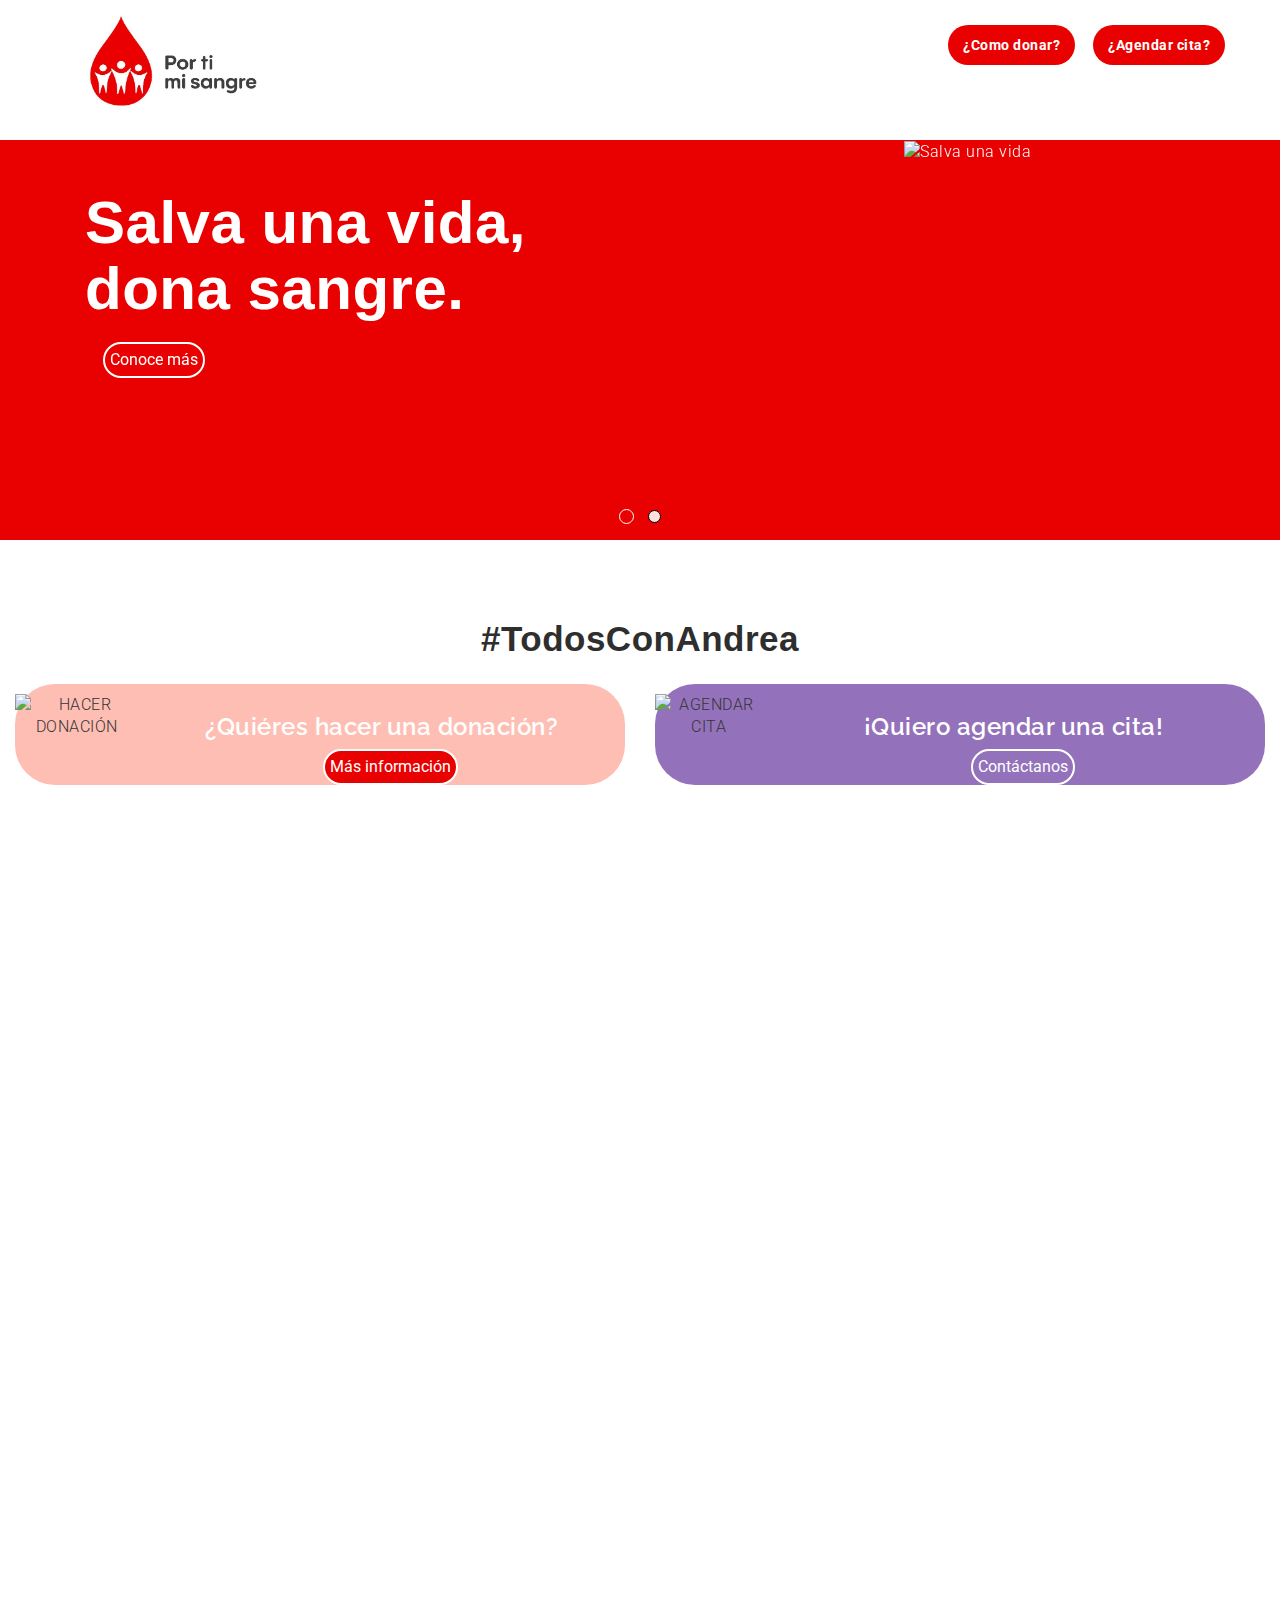
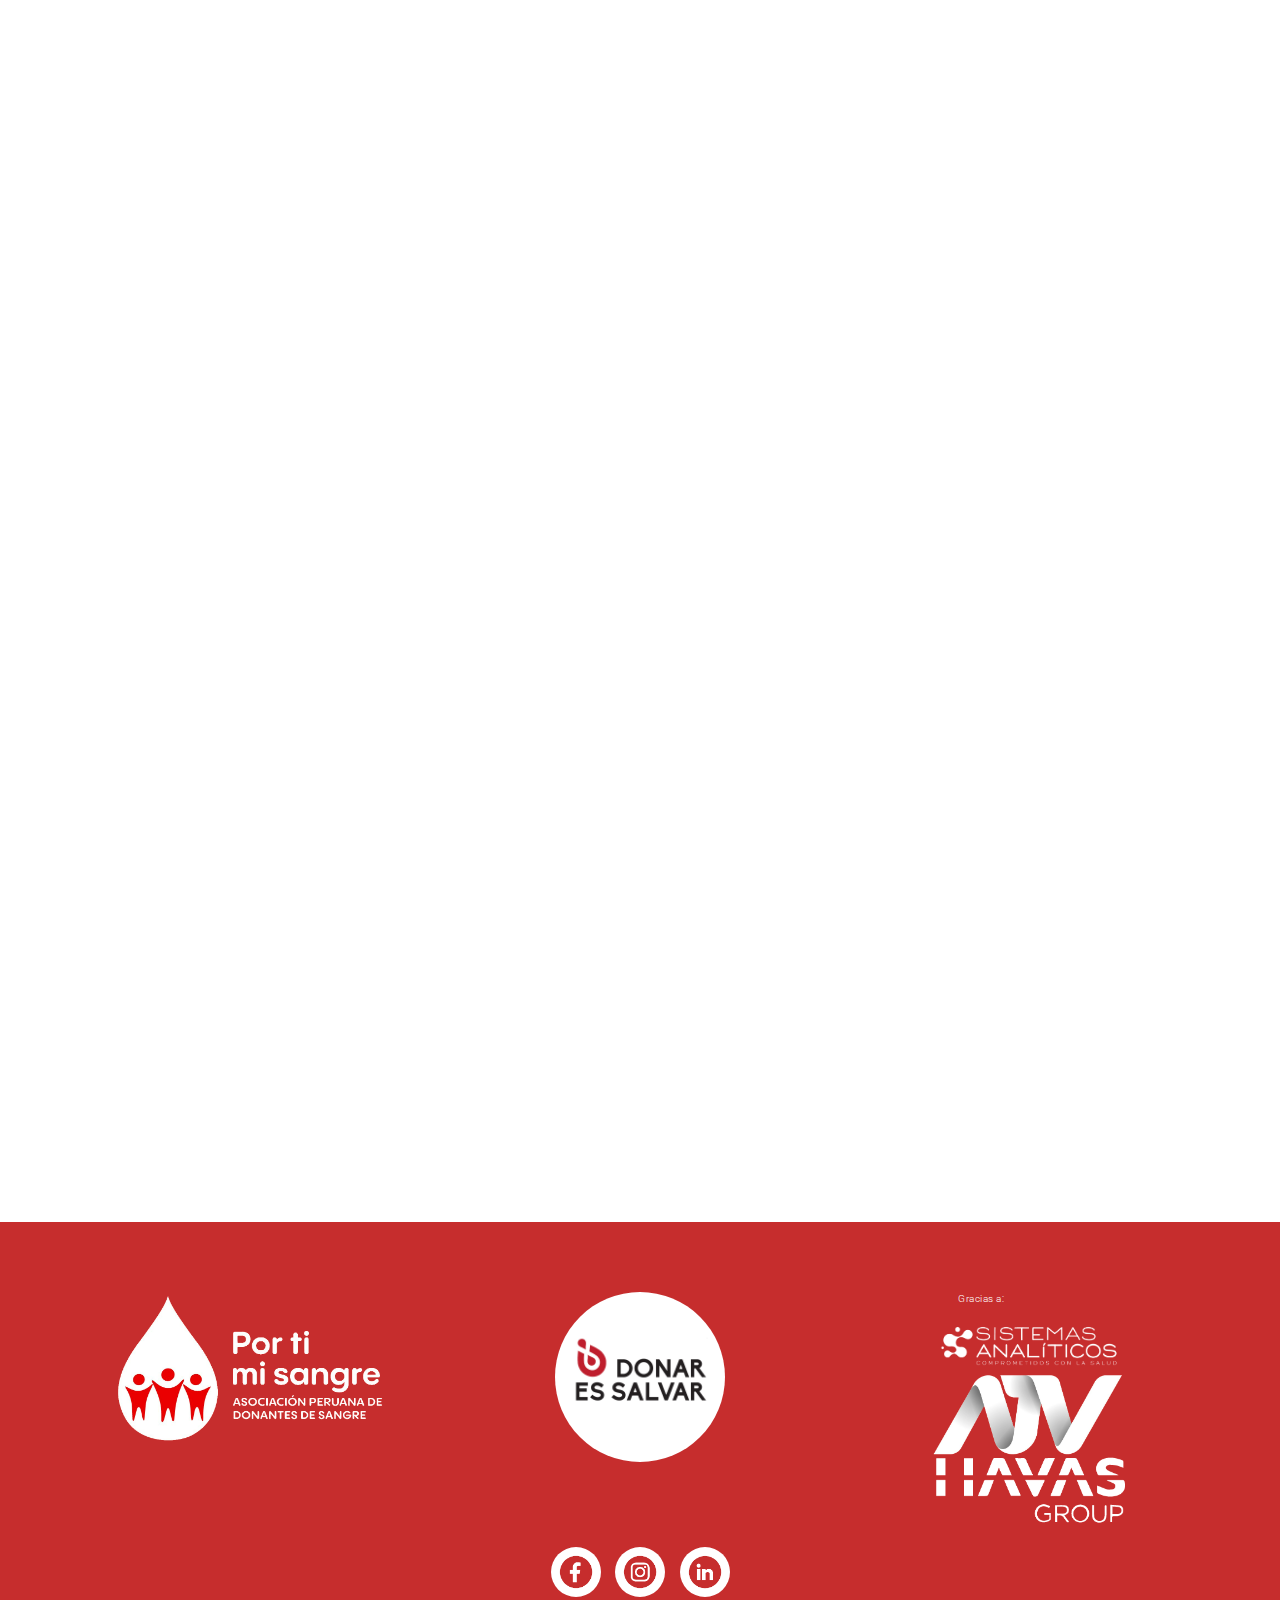
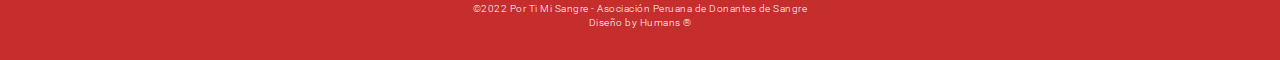
==== commit 958095bb: "Merge branch 'main' of https://github.com/fpedronet/agendarcita-app" ====
--- a/index2.html
+++ b/index2.html
@@ -324,6 +324,7 @@
                 <div class="col-md-12">
                   <div class="form-group">                    
                     <div id="datetimepicker12" n></div>
+                    <div class="validation datetimepicker12">la fecha para cita es obligatorio</div>
                   </div>
                 </div>
                
@@ -405,10 +406,6 @@
   <script src="js/bootstrap-datepicker.en-GB.min.js"></script>
   <script src="js/citaservice.js"></script>
   <script src="contactform/contactform.js"></script>
-<<<<<<< HEAD
-  <!-- <script src="https://cdn.jsdelivr.net/npm/bootstrap@5.2.0/dist/js/bootstrap.bundle.min.js" integrity="sha384-A3rJD856KowSb7dwlZdYEkO39Gagi7vIsF0jrRAoQmDKKtQBHUuLZ9AsSv4jD4Xa" crossorigin="anonymous"></script> -->
-
-=======
->>>>>>> b38b01748d66b9934f830fa03c04eb4b89401b34
+
 </body>
 </html>
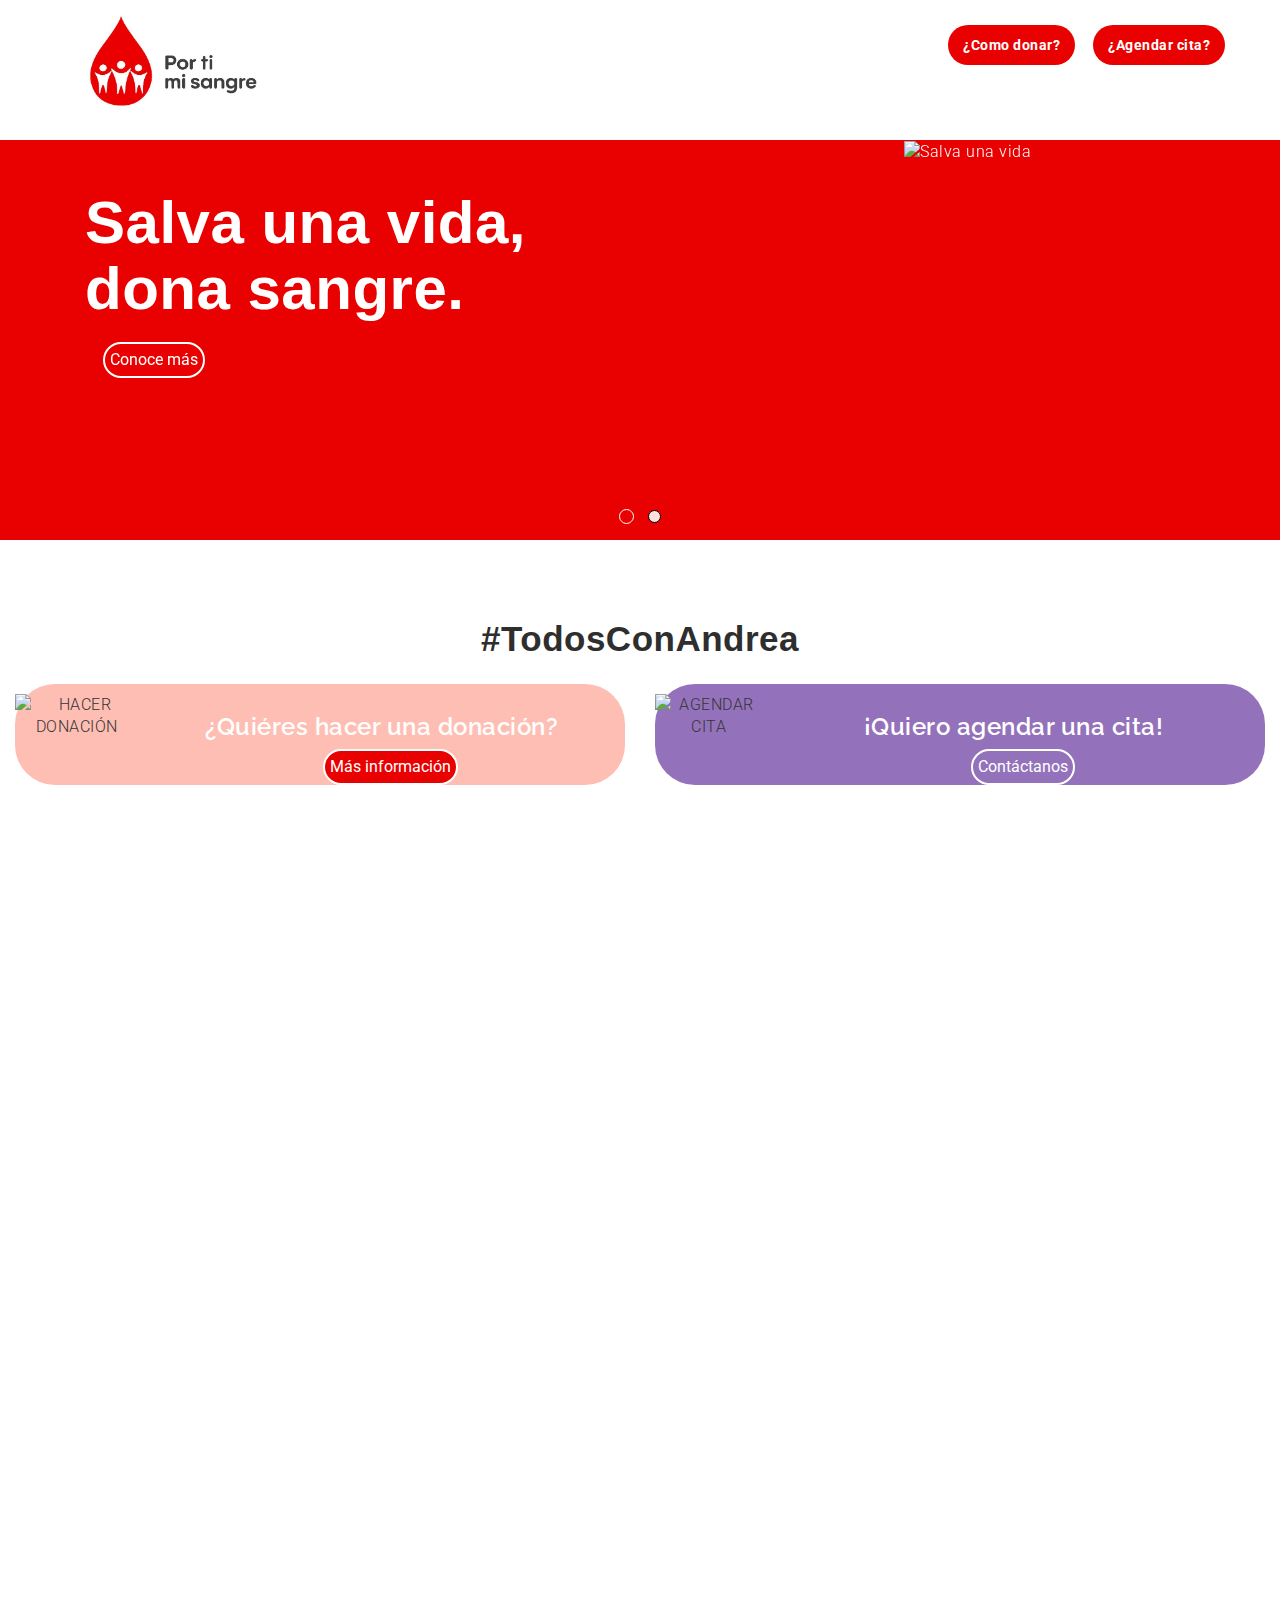
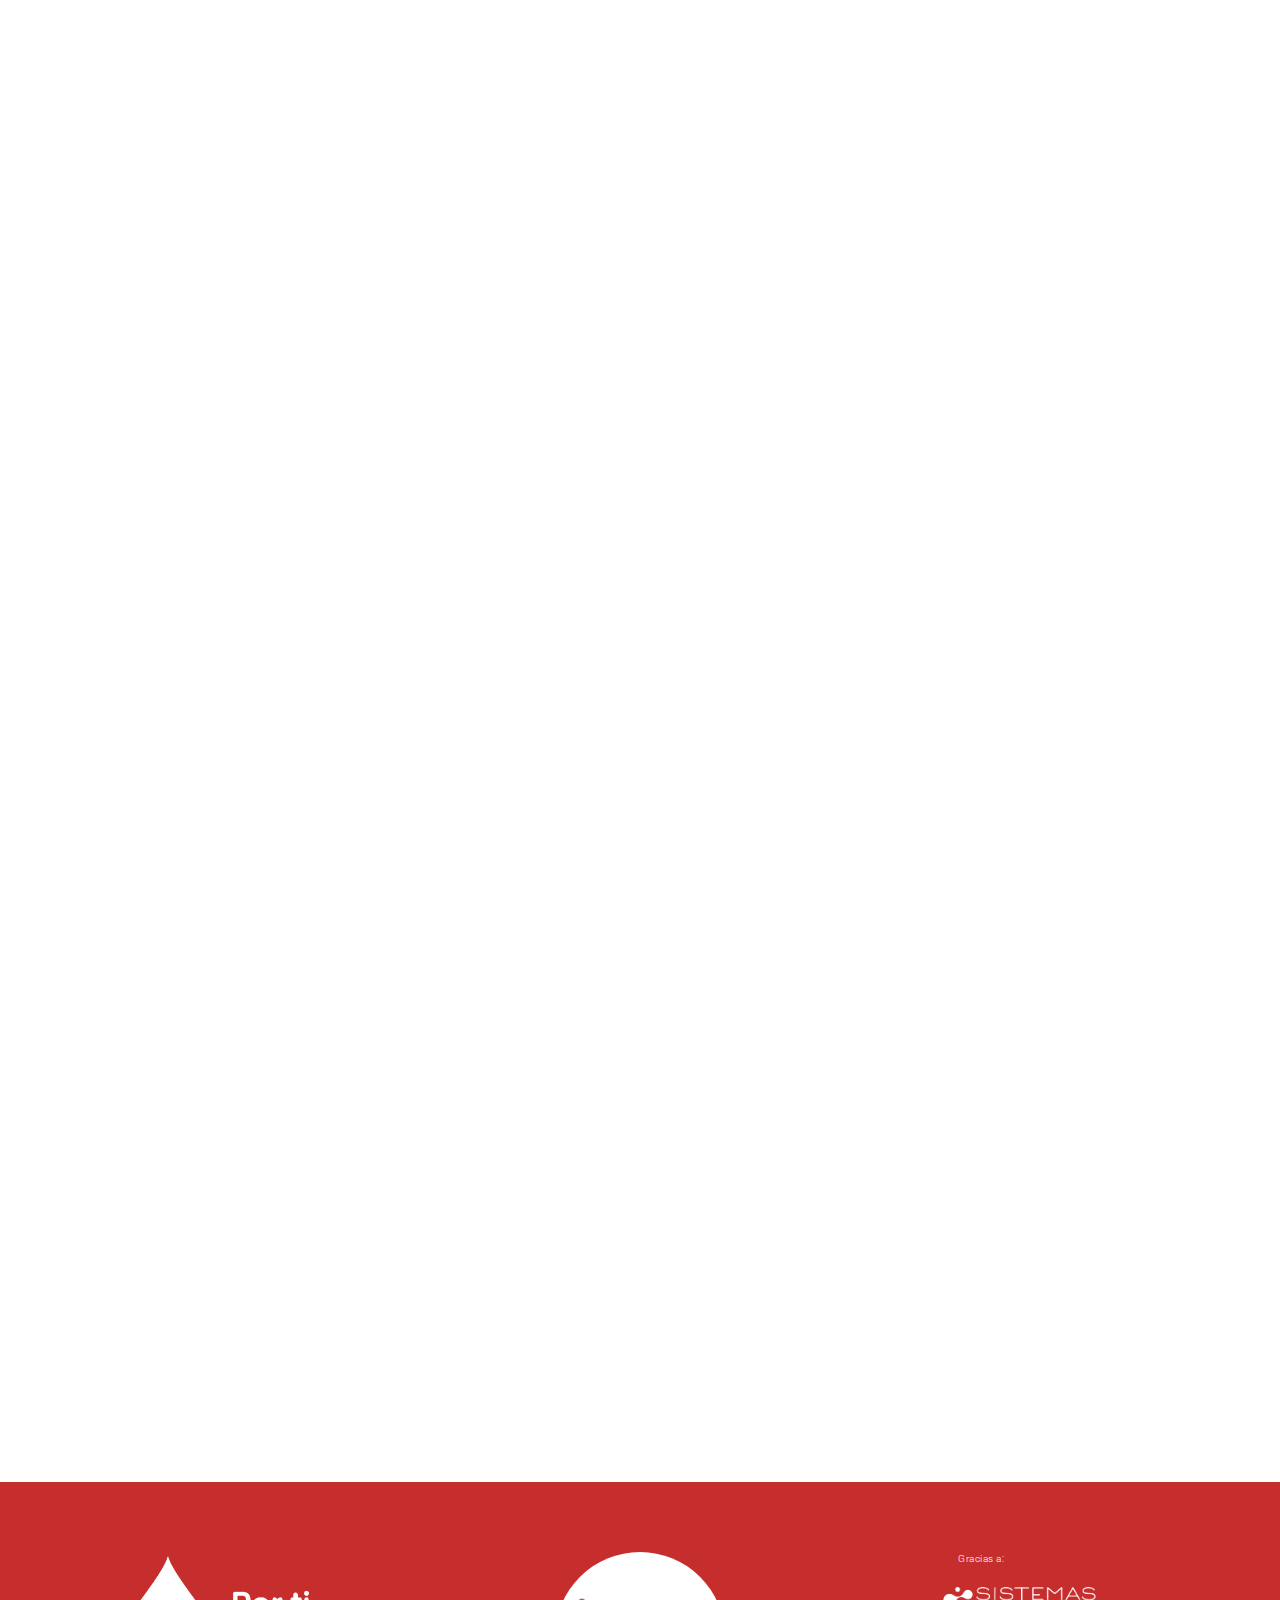
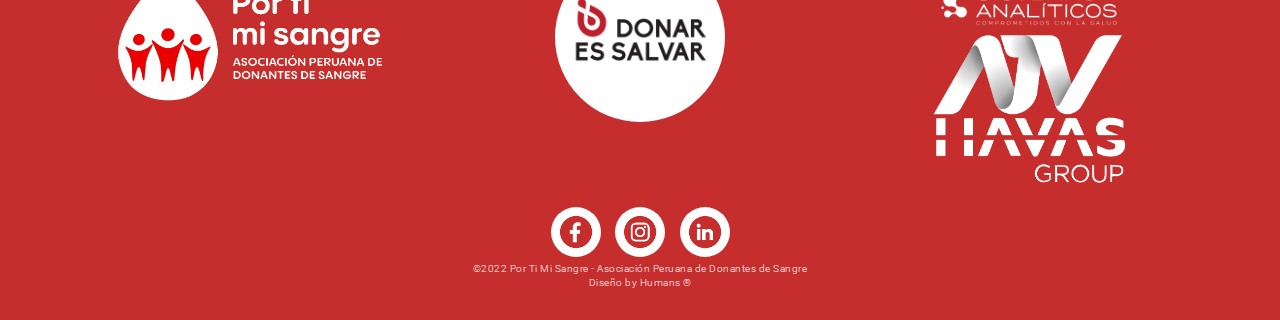
==== commit a74ec44c: "steps v1" ====
--- a/index2.html
+++ b/index2.html
@@ -254,6 +254,162 @@
     <!---->
     <section id="agendar" class="section-padding wow fadeInUp delay-05s">
       <div class="container">
+        <div class="row d-flex justify-content-center">
+          <div class="col-md-8">
+              <div class="wizard">
+                  <div class="wizard-inner">
+                      <div class="connecting-line"></div>
+                      <ul class="nav nav-tabs" role="tablist">
+                          <li role="presentation" class="active">
+                              <a href="#step1" data-toggle="tab" aria-controls="step1" role="tab" aria-expanded="true"><span class="round-tab">1 </span></a>
+                          </li>
+                          <li role="presentation" class="disabled">
+                              <a href="#step2" data-toggle="tab" aria-controls="step2" role="tab" aria-expanded="false"><span class="round-tab">2</span></a>
+                          </li>
+                          <li role="presentation" class="disabled">
+                              <a href="#step3" data-toggle="tab" aria-controls="step3" role="tab"><span class="round-tab">3</span> <i>Step 3</i></a>
+                          </li>
+                      </ul>
+                  </div>
+  
+                  <form role="form" action="index.html" class="login-box">
+                      <div class="tab-content" id="main_form">
+                          <div class="tab-pane active" role="tabpanel" id="step1">
+                              <div class="row">
+                                  <div class="col-md-6">
+                                      <div class="form-group">
+                                          <label>First and Last Name *</label> 
+                                          <input class="form-control" type="text" name="name" placeholder=""> 
+                                      </div>
+                                  </div>
+                                  <div class="col-md-6">
+                                      <div class="form-group">
+                                          <label>Phone Number  *</label> 
+                                          <input class="form-control" type="text" name="name" placeholder=""> 
+                                      </div>
+                                  </div>
+                                  <div class="col-md-6">
+                                      <div class="form-group">
+                                          <label>Email Address *</label> 
+                                          <input class="form-control" type="email" name="name" placeholder=""> 
+                                      </div>
+                                  </div>
+                                  
+                                  <div class="col-md-6">
+                                      <div class="form-group">
+                                          <label>Password *</label> 
+                                          <input class="form-control" type="password" name="name" placeholder=""> 
+                                      </div>
+                                  </div>
+                                  
+                                  
+                              </div>
+                              <ul class="list-inline pull-right">
+                                  <li><button type="button" class="default-btn next-step">Continue to next step</button></li>
+                              </ul>
+                          </div>
+                          <div class="tab-pane" role="tabpanel" id="step2">
+                              <h4 class="text-center">Step 2</h4>
+                              
+                              <div class="col-md-6">
+                                  <div class="form-group">
+                                      <label>Address 1 *</label> 
+                                      <input class="form-control" type="text" name="name" placeholder=""> 
+                                  </div>
+                              </div>
+                              
+                              <div class="col-md-6">
+                                  <div class="form-group">
+                                      <label>City / Town *</label> 
+                                      <input class="form-control" type="text" name="name" placeholder=""> 
+                                  </div>
+                              </div>
+                              <div class="col-md-6">
+                                  <div class="form-group">
+                                      <label>Country *</label> 
+                                      <select name="country" class="form-control" id="country">
+                                          <option value="NG" selected="selected">Nigeria</option>
+                                          <option value="NU">Niue</option>
+                                          <option value="NF">Norfolk Island</option>
+                                          <option value="KP">North Korea</option>
+                                          <option value="MP">Northern Mariana Islands</option>
+                                          <option value="NO">Norway</option>
+                                      </select>
+                                  </div>
+                              </div>
+                              
+                              
+                              
+                              <div class="col-md-6">
+                                  <div class="form-group">
+                                      <label>Registration No.</label> 
+                                      <input class="form-control" type="text" name="name" placeholder=""> 
+                                  </div>
+                              </div>
+                             
+                              
+                              
+                              <ul class="list-inline pull-right">
+                                  <li><button type="button" class="default-btn prev-step">Back</button></li>
+                                  <li><button type="button" class="default-btn next-step skip-btn">Skip</button></li>
+                                  <li><button type="button" class="default-btn next-step">Continue</button></li>
+                              </ul>
+                          </div>
+                          <div class="tab-pane" role="tabpanel" id="step3">
+                              <h4 class="text-center">Step 3</h4>
+                              
+                              <div class="col-md-6">
+                                  <div class="form-group">
+                                      <label>Account Name *</label> 
+                                      <input class="form-control" type="text" name="name" placeholder=""> 
+                                  </div>
+                              </div>
+                              <div class="col-md-6">
+                                  <div class="form-group">
+                                      <label>Demo</label> 
+                                      <input class="form-control" type="text" name="name" placeholder=""> 
+                                  </div>
+                              </div>
+                              <div class="col-md-6">
+                                  <div class="form-group">
+                                      <label>Inout</label> 
+                                      <input class="form-control" type="text" name="name" placeholder=""> 
+                                  </div>
+                              </div>
+                              <div class="col-md-6">
+                                  <div class="form-group">
+                                      <label>Information</label> 
+                                      <div class="custom-file">
+                                        <input type="file" class="custom-file-input" id="customFile">
+                                        <label class="custom-file-label" for="customFile">Select file</label>
+                                      </div>
+                                  </div>
+                              </div>
+                              <div class="col-md-6">
+                                  <div class="form-group">
+                                      <label>Number *</label> 
+                                      <input class="form-control" type="text" name="name" placeholder=""> 
+                                  </div>
+                              </div>
+                              <div class="col-md-6">
+                                  <div class="form-group">
+                                      <label>Input Number</label> 
+                                      <input class="form-control" type="text" name="name" placeholder=""> 
+                                  </div>
+                              </div>
+                              <ul class="list-inline pull-right">
+                                  <li><button type="button" class="default-btn prev-step">Back</button></li>
+                                  <li><button type="button" class="default-btn next-step skip-btn">Skip</button></li>
+                                  <li><button type="button" class="default-btn next-step">Continue</button></li>
+                              </ul>
+                          </div>
+                          <div class="clearfix"></div>
+                      </div>
+                      
+                  </form>
+              </div>
+          </div>
+      </div>
         <div class="row">
           <div class="col-md-12 text-center white">
             <h2 class="service-title pad-bt15 titulo2">Quiero agendar una cita</h2>
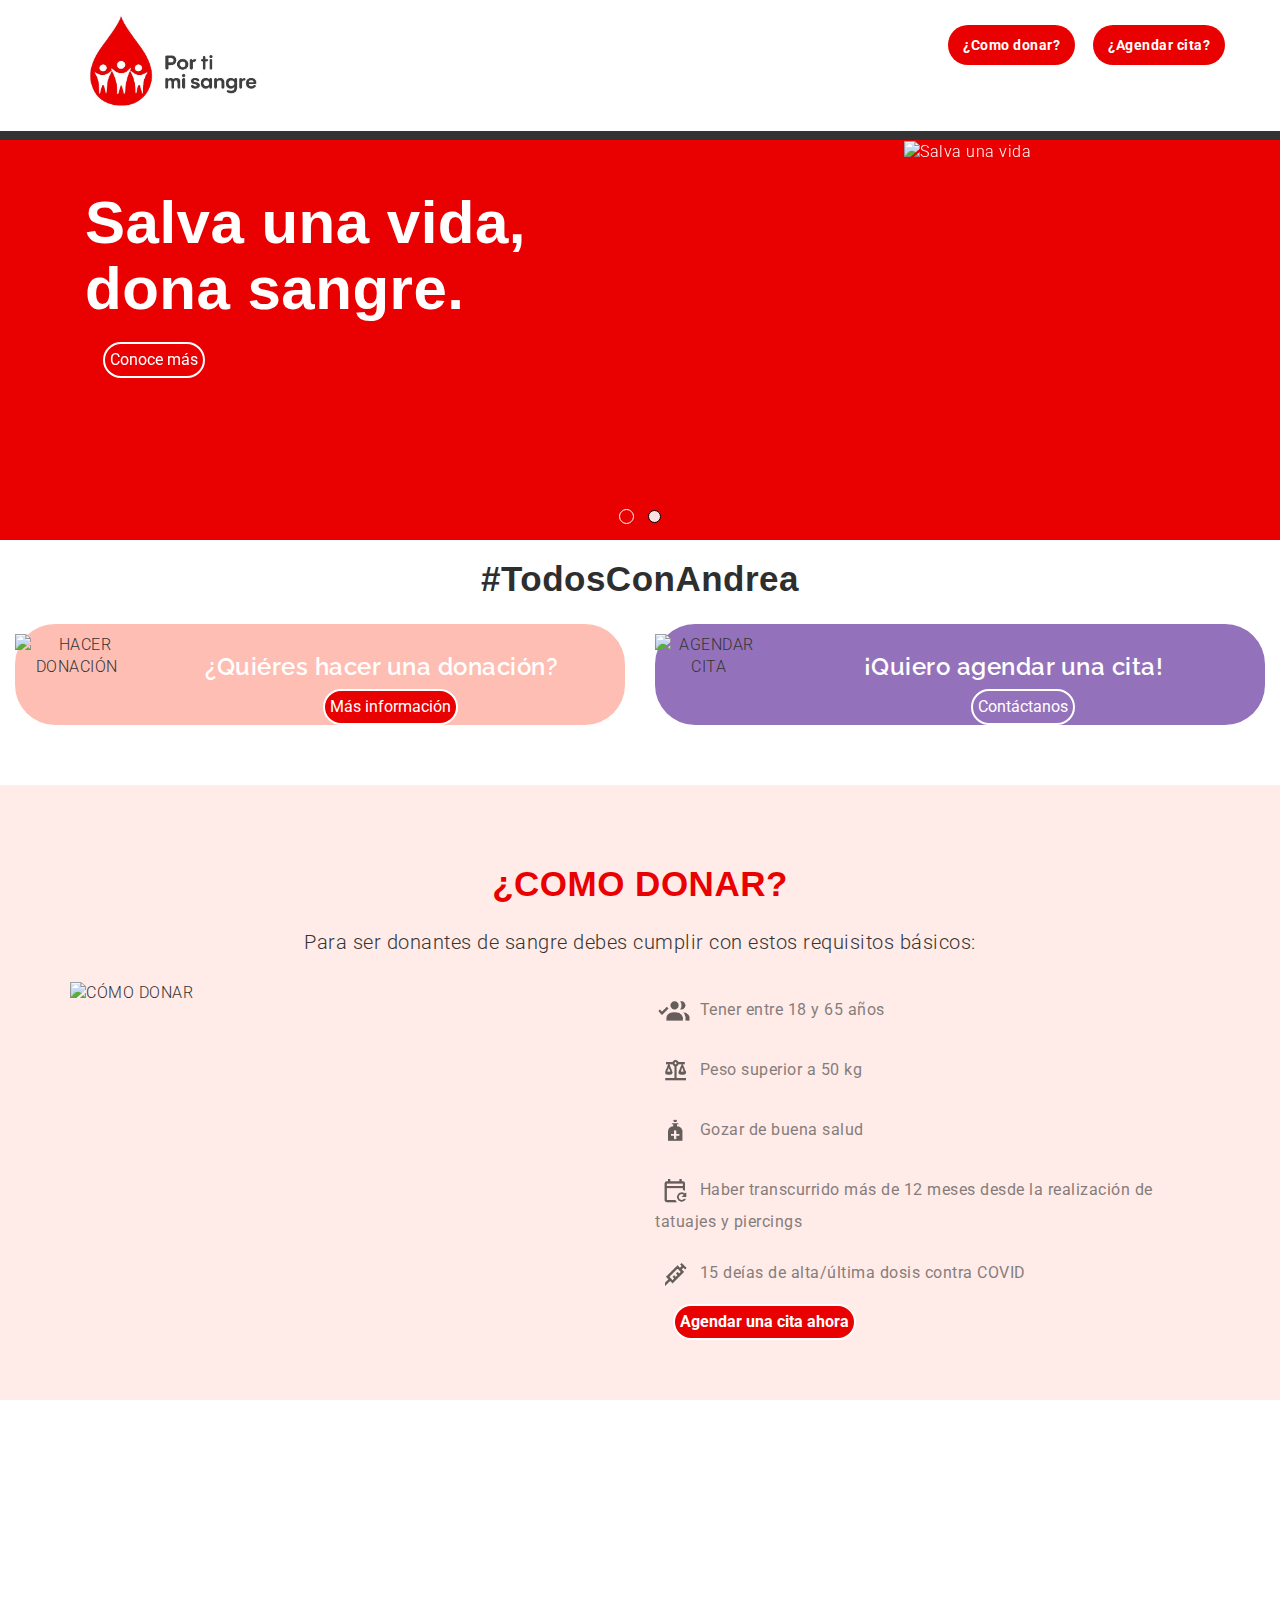
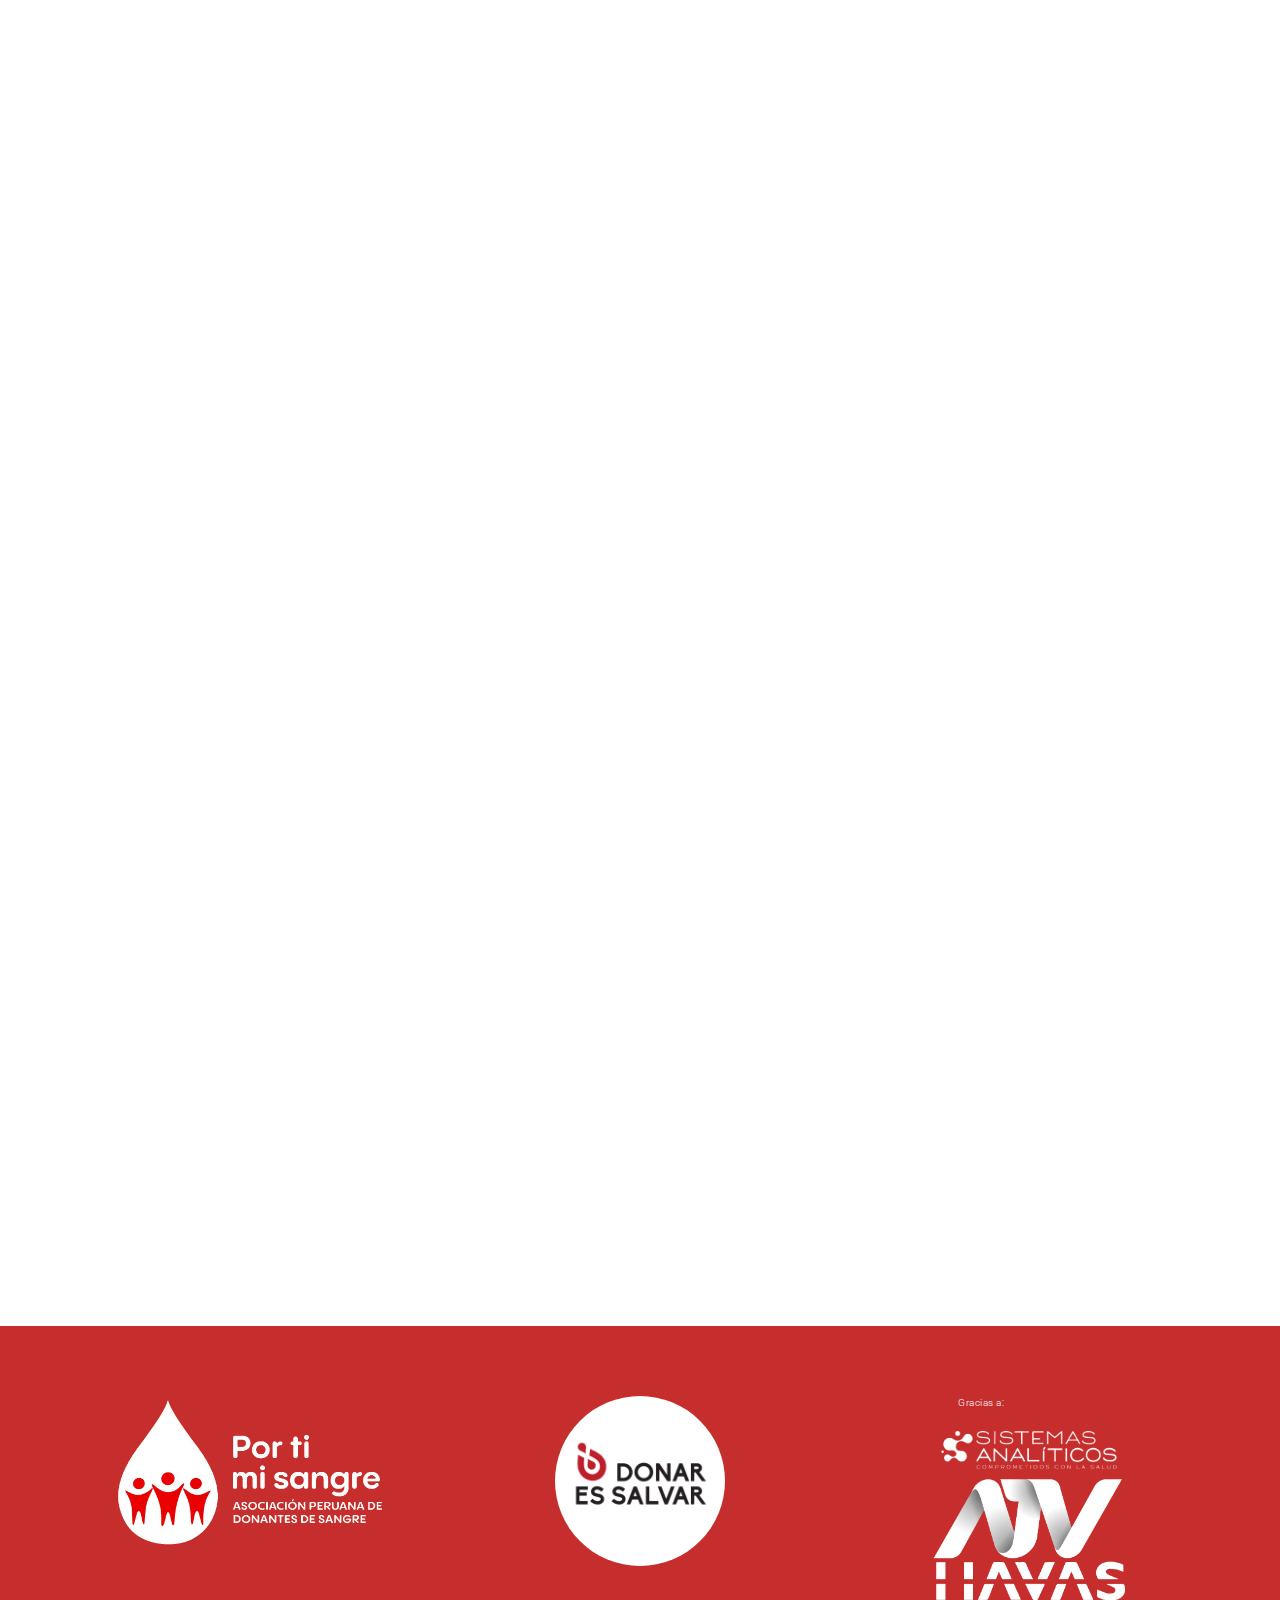
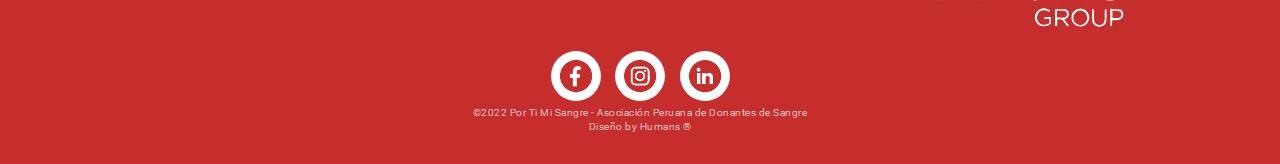
==== commit f1343d2f: "steps v2" ====
--- a/index2.html
+++ b/index2.html
@@ -147,7 +147,7 @@
     </div>
     <!---->
     <!---->
-    <section id="feature" class="section-padding wow fadeIn delay-05s">
+    <section id="feature" class="section-padding wow fadeIn delay-05s" style="padding-top: 0;">
       <div class="container" style="margin: 0; width: 100%">
         <div class="row">
 
@@ -254,6 +254,13 @@
     <!---->
     <section id="agendar" class="section-padding wow fadeInUp delay-05s">
       <div class="container">
+        <div class="row">
+          <div class="col-md-12 text-center white">
+            <h2 class="service-title pad-bt15 titulo2">Quiero agendar una cita</h2>
+            <p class="sub-title pad-bt15 titulo1">Tú puedes elegir el día y lugar. Nosotros recorreremos todo<br>Lima con el Hemobus.</p>
+          </div>
+          <div class="col-md-6 col-sm-6 col-xs-12">
+            
         <div class="row d-flex justify-content-center">
           <div class="col-md-8">
               <div class="wizard">
@@ -267,7 +274,7 @@
                               <a href="#step2" data-toggle="tab" aria-controls="step2" role="tab" aria-expanded="false"><span class="round-tab">2</span></a>
                           </li>
                           <li role="presentation" class="disabled">
-                              <a href="#step3" data-toggle="tab" aria-controls="step3" role="tab"><span class="round-tab">3</span> <i>Step 3</i></a>
+                              <a href="#step3" data-toggle="tab" aria-controls="step3" role="tab"><span class="round-tab">3</span></a>
                           </li>
                       </ul>
                   </div>
@@ -275,79 +282,81 @@
                   <form role="form" action="index.html" class="login-box">
                       <div class="tab-content" id="main_form">
                           <div class="tab-pane active" role="tabpanel" id="step1">
-                              <div class="row">
-                                  <div class="col-md-6">
-                                      <div class="form-group">
-                                          <label>First and Last Name *</label> 
-                                          <input class="form-control" type="text" name="name" placeholder=""> 
-                                      </div>
-                                  </div>
-                                  <div class="col-md-6">
-                                      <div class="form-group">
-                                          <label>Phone Number  *</label> 
-                                          <input class="form-control" type="text" name="name" placeholder=""> 
-                                      </div>
-                                  </div>
-                                  <div class="col-md-6">
-                                      <div class="form-group">
-                                          <label>Email Address *</label> 
-                                          <input class="form-control" type="email" name="name" placeholder=""> 
-                                      </div>
-                                  </div>
-                                  
-                                  <div class="col-md-6">
-                                      <div class="form-group">
-                                          <label>Password *</label> 
-                                          <input class="form-control" type="password" name="name" placeholder=""> 
-                                      </div>
-                                  </div>
-                                  
-                                  
-                              </div>
+                            <label class="titulo4">Datos personales</label>
+                            <div class="contact-form">
+                              <!-- <form action="" method="post" role="form" class="contactForm"> -->
+                                <div class="col-md-12">
+                                  <div class="form-group">
+                                    <input type="text" class="form-control" style="text-transform: uppercase;" id="nombrecompleto" name="nombrecompleto" placeholder="Nombre y apellidos*" maxlength="100" />
+                                    <div class="validation nombrecompleto">campo requerido</div>
+                                  </div>
+                                </div>
+                                <div class="col-md-12">
+                                  <div class="form-group">
+                                    <input type="text" class="form-control" id="documento" name="documento" placeholder="Documento de identidad*" maxlength="8"/>
+                                    <div class="validation documento">campo requerido</div>
+                                  </div>
+                                </div>
+                
+                                <label class="titulo4">Fecha nacimiento</label>
+                                <br>
+                                <div class="col-md-4">
+                                  <div class="form-group">
+                                    <select class="form-control" id="cbdia" name="cbdia" placeholder="Dia*">
+                                    </select>
+                                  </div>
+                                </div>
+                                <div class="col-md-4">
+                                  <div class="form-group">
+                                    <select class="form-control" id="cbmeses" name="cbmeses" placeholder="Mes*">
+                                    </select>
+                                  </div>
+                                </div>
+                                <div class="col-md-4">
+                                  <div class="form-group">
+                                    <select class="form-control" id="cbanio" name="cbmeses" placeholder="Año*">
+                                    </select>
+                                  </div>
+                                </div>
+                
+                                <div class="col-md-12">
+                                  <div class="form-group">
+                                    <input type="text" class="form-control" id="celular" name="celular" placeholder="Celular*" maxlength="9" />
+                                    <div class="validation celular">campo requerido</div>
+                                  </div>
+                                </div>
+                                <div class="col-md-12">
+                                  <div class="form-group">
+                                    <input type="email" class="form-control" id="correo" name="correo" placeholder="Email*" />
+                                    <div class="validation correo">campo requerido</div>
+                                  </div>
+                                </div>
+                
+                                <label class="titulo4">Lugar</label>
+                                <br>
+                                <div class="col-md-12">
+                                  <div class="form-group">
+                                    <select class="form-control" id="cblugar" name="cblugar" placeholder="Lugar*">
+                                    </select>
+                                  </div>
+                                </div>
+                
+                                <label class="titulo4">Cita</label>
+                                <br>
+                                <div class="col-md-12">
+                                  <div class="form-group">                    
+                                    <div id="datetimepicker12" n></div>
+                                    <div class="validation datetimepicker12">la fecha para cita es obligatorio</div>
+                                  </div>
+                                </div>
+                               
+                                  <button type="button" class="btn btn-danger btn-submit" id="btnAlerta" name="btnAlerta">Agendar</button>   
+                                </div>
                               <ul class="list-inline pull-right">
                                   <li><button type="button" class="default-btn next-step">Continue to next step</button></li>
                               </ul>
                           </div>
                           <div class="tab-pane" role="tabpanel" id="step2">
-                              <h4 class="text-center">Step 2</h4>
-                              
-                              <div class="col-md-6">
-                                  <div class="form-group">
-                                      <label>Address 1 *</label> 
-                                      <input class="form-control" type="text" name="name" placeholder=""> 
-                                  </div>
-                              </div>
-                              
-                              <div class="col-md-6">
-                                  <div class="form-group">
-                                      <label>City / Town *</label> 
-                                      <input class="form-control" type="text" name="name" placeholder=""> 
-                                  </div>
-                              </div>
-                              <div class="col-md-6">
-                                  <div class="form-group">
-                                      <label>Country *</label> 
-                                      <select name="country" class="form-control" id="country">
-                                          <option value="NG" selected="selected">Nigeria</option>
-                                          <option value="NU">Niue</option>
-                                          <option value="NF">Norfolk Island</option>
-                                          <option value="KP">North Korea</option>
-                                          <option value="MP">Northern Mariana Islands</option>
-                                          <option value="NO">Norway</option>
-                                      </select>
-                                  </div>
-                              </div>
-                              
-                              
-                              
-                              <div class="col-md-6">
-                                  <div class="form-group">
-                                      <label>Registration No.</label> 
-                                      <input class="form-control" type="text" name="name" placeholder=""> 
-                                  </div>
-                              </div>
-                             
-                              
                               
                               <ul class="list-inline pull-right">
                                   <li><button type="button" class="default-btn prev-step">Back</button></li>
@@ -355,48 +364,8 @@
                                   <li><button type="button" class="default-btn next-step">Continue</button></li>
                               </ul>
                           </div>
-                          <div class="tab-pane" role="tabpanel" id="step3">
-                              <h4 class="text-center">Step 3</h4>
+                          <div class="tab-pane" role="tabpanel" id="step3">                              
                               
-                              <div class="col-md-6">
-                                  <div class="form-group">
-                                      <label>Account Name *</label> 
-                                      <input class="form-control" type="text" name="name" placeholder=""> 
-                                  </div>
-                              </div>
-                              <div class="col-md-6">
-                                  <div class="form-group">
-                                      <label>Demo</label> 
-                                      <input class="form-control" type="text" name="name" placeholder=""> 
-                                  </div>
-                              </div>
-                              <div class="col-md-6">
-                                  <div class="form-group">
-                                      <label>Inout</label> 
-                                      <input class="form-control" type="text" name="name" placeholder=""> 
-                                  </div>
-                              </div>
-                              <div class="col-md-6">
-                                  <div class="form-group">
-                                      <label>Information</label> 
-                                      <div class="custom-file">
-                                        <input type="file" class="custom-file-input" id="customFile">
-                                        <label class="custom-file-label" for="customFile">Select file</label>
-                                      </div>
-                                  </div>
-                              </div>
-                              <div class="col-md-6">
-                                  <div class="form-group">
-                                      <label>Number *</label> 
-                                      <input class="form-control" type="text" name="name" placeholder=""> 
-                                  </div>
-                              </div>
-                              <div class="col-md-6">
-                                  <div class="form-group">
-                                      <label>Input Number</label> 
-                                      <input class="form-control" type="text" name="name" placeholder=""> 
-                                  </div>
-                              </div>
                               <ul class="list-inline pull-right">
                                   <li><button type="button" class="default-btn prev-step">Back</button></li>
                                   <li><button type="button" class="default-btn next-step skip-btn">Skip</button></li>
@@ -410,82 +379,7 @@
               </div>
           </div>
       </div>
-        <div class="row">
-          <div class="col-md-12 text-center white">
-            <h2 class="service-title pad-bt15 titulo2">Quiero agendar una cita</h2>
-            <p class="sub-title pad-bt15 titulo1">Tú puedes elegir el día y lugar. Nosotros recorreremos todo<br>Lima con el Hemobus.</p>
-          </div>
-          <div class="col-md-6 col-sm-6 col-xs-12">
-            <label class="titulo4">Datos personales</label>
-            <div class="contact-form">
-              <!-- <form action="" method="post" role="form" class="contactForm"> -->
-                <div class="col-md-12">
-                  <div class="form-group">
-                    <input type="text" class="form-control" style="text-transform: uppercase;" id="nombrecompleto" name="nombrecompleto" placeholder="Nombre y apellidos*" maxlength="100" />
-                    <div class="validation nombrecompleto">campo requerido</div>
-                  </div>
-                </div>
-                <div class="col-md-12">
-                  <div class="form-group">
-                    <input type="text" class="form-control" id="documento" name="documento" placeholder="Documento de identidad*" maxlength="8"/>
-                    <div class="validation documento">campo requerido</div>
-                  </div>
-                </div>
-
-                <label class="titulo4">Fecha nacimiento</label>
-                <br>
-                <div class="col-md-4">
-                  <div class="form-group">
-                    <select class="form-control" id="cbdia" name="cbdia" placeholder="Dia*">
-                    </select>
-                  </div>
-                </div>
-                <div class="col-md-4">
-                  <div class="form-group">
-                    <select class="form-control" id="cbmeses" name="cbmeses" placeholder="Mes*">
-                    </select>
-                  </div>
-                </div>
-                <div class="col-md-4">
-                  <div class="form-group">
-                    <select class="form-control" id="cbanio" name="cbmeses" placeholder="Año*">
-                    </select>
-                  </div>
-                </div>
-
-                <div class="col-md-12">
-                  <div class="form-group">
-                    <input type="text" class="form-control" id="celular" name="celular" placeholder="Celular*" maxlength="9" />
-                    <div class="validation celular">campo requerido</div>
-                  </div>
-                </div>
-                <div class="col-md-12">
-                  <div class="form-group">
-                    <input type="email" class="form-control" id="correo" name="correo" placeholder="Email*" />
-                    <div class="validation correo">campo requerido</div>
-                  </div>
-                </div>
-
-                <label class="titulo4">Lugar</label>
-                <br>
-                <div class="col-md-12">
-                  <div class="form-group">
-                    <select class="form-control" id="cblugar" name="cblugar" placeholder="Lugar*">
-                    </select>
-                  </div>
-                </div>
-
-                <label class="titulo4">Cita</label>
-                <br>
-                <div class="col-md-12">
-                  <div class="form-group">                    
-                    <div id="datetimepicker12" n></div>
-                    <div class="validation datetimepicker12">la fecha para cita es obligatorio</div>
-                  </div>
-                </div>
-               
-                  <button type="button" class="btn btn-danger btn-submit" id="btnAlerta" name="btnAlerta">Agendar</button>   
-                </div>
+            
               <!-- </form> -->
 
           </div>
--- a/css/style.css
+++ b/css/style.css
@@ -880,3 +880,343 @@
     color: #fff !important;
     margin: 0 0 0 18px;
 }
+
+/*Stepper*/
+@import url('https://fonts.googleapis.com/css?family=Roboto');
+
+body{
+	font-family: 'Roboto', sans-serif;
+}
+* {
+	margin: 0;
+	padding: 0;
+}
+i {
+	margin-right: 10px;
+}
+
+/*------------------------*/
+input:focus,
+button:focus,
+.form-control:focus{
+	outline: none;
+	box-shadow: none;
+}
+.form-control:disabled, .form-control[readonly]{
+	background-color: #fff;
+}
+/*----------step-wizard------------*/
+.d-flex{
+	display: flex;
+}
+.justify-content-center{
+	justify-content: center;
+}
+.align-items-center{
+	align-items: center;
+}
+
+/*---------signup-step-------------*/
+.bg-color{
+	background-color: #333;
+}
+.signup-step-container{
+	padding: 150px 0px;
+	padding-bottom: 60px;
+}
+
+
+
+
+    .wizard .nav-tabs {
+        position: relative;
+        margin-bottom: 0;
+        border-bottom-color: transparent;
+    }
+
+    .wizard > div.wizard-inner {
+        position: relative;
+    }
+
+.connecting-line {
+    height: 2px;
+    background: #e0e0e0;
+    position: absolute;
+    width: 75%;
+    margin: 0 auto;
+    left: 0;
+    right: 0;
+    top: 50%;
+    z-index: 1;
+}
+
+.wizard .nav-tabs > li.active > a, .wizard .nav-tabs > li.active > a:hover, .wizard .nav-tabs > li.active > a:focus {
+    color: #555555;
+    cursor: default;
+    border: 0;
+    border-bottom-color: transparent;
+}
+
+span.round-tab {
+    width: 30px;
+    height: 30px;
+    line-height: 30px;
+    display: inline-block;
+    border-radius: 50%;
+    background: #fff;
+    z-index: 2;
+    position: absolute;
+    left: 0;
+    text-align: center;
+    font-size: 16px;
+    color: #0e214b;
+    font-weight: 500;
+    border: 1px solid #ddd;
+}
+span.round-tab i{
+    color:#555555;
+}
+.wizard li.active span.round-tab {
+        background: #0db02b;
+    color: #fff;
+    border-color: #0db02b;
+}
+.wizard li.active span.round-tab i{
+    color: #5bc0de;
+}
+.wizard .nav-tabs > li.active > a i{
+	color: #0db02b;
+}
+
+.wizard .nav-tabs > li {
+    width: 25%;
+}
+
+.wizard li:after {
+    content: " ";
+    position: absolute;
+    left: 46%;
+    opacity: 0;
+    margin: 0 auto;
+    bottom: 0px;
+    border: 5px solid transparent;
+    border-bottom-color: red;
+    transition: 0.1s ease-in-out;
+}
+
+
+
+.wizard .nav-tabs > li a {
+    width: 30px;
+    height: 30px;
+    margin: 20px auto;
+    border-radius: 100%;
+    padding: 0;
+    background-color: transparent;
+    position: relative;
+    top: 0;
+}
+.wizard .nav-tabs > li a i{
+	position: absolute;
+    top: -15px;
+    font-style: normal;
+    font-weight: 400;
+    white-space: nowrap;
+    left: 50%;
+    transform: translate(-50%, -50%);
+    font-size: 12px;
+    font-weight: 700;
+    color: #000;
+}
+
+    .wizard .nav-tabs > li a:hover {
+        background: transparent;
+    }
+
+.wizard .tab-pane {
+    position: relative;
+    padding-top: 20px;
+}
+
+
+.wizard h3 {
+    margin-top: 0;
+}
+.prev-step,
+.next-step{
+    font-size: 13px;
+    padding: 8px 24px;
+    border: none;
+    border-radius: 4px;
+    margin-top: 30px;
+}
+.next-step{
+	background-color: #0db02b;
+}
+.skip-btn{
+	background-color: #cec12d;
+}
+.step-head{
+    font-size: 20px;
+    text-align: center;
+    font-weight: 500;
+    margin-bottom: 20px;
+}
+.term-check{
+	font-size: 14px;
+	font-weight: 400;
+}
+.custom-file {
+    position: relative;
+    display: inline-block;
+    width: 100%;
+    height: 40px;
+    margin-bottom: 0;
+}
+.custom-file-input {
+    position: relative;
+    z-index: 2;
+    width: 100%;
+    height: 40px;
+    margin: 0;
+    opacity: 0;
+}
+.custom-file-label {
+    position: absolute;
+    top: 0;
+    right: 0;
+    left: 0;
+    z-index: 1;
+    height: 40px;
+    padding: .375rem .75rem;
+    font-weight: 400;
+    line-height: 2;
+    color: #495057;
+    background-color: #fff;
+    border: 1px solid #ced4da;
+    border-radius: .25rem;
+}
+.custom-file-label::after {
+    position: absolute;
+    top: 0;
+    right: 0;
+    bottom: 0;
+    z-index: 3;
+    display: block;
+    height: 38px;
+    padding: .375rem .75rem;
+    line-height: 2;
+    color: #495057;
+    content: "Browse";
+    background-color: #e9ecef;
+    border-left: inherit;
+    border-radius: 0 .25rem .25rem 0;
+}
+.footer-link{
+	margin-top: 30px;
+}
+.all-info-container{
+
+}
+.list-content{
+	margin-bottom: 10px;
+}
+.list-content a{
+	padding: 10px 15px;
+    width: 100%;
+    display: inline-block;
+    background-color: #f5f5f5;
+    position: relative;
+    color: #565656;
+    font-weight: 400;
+    border-radius: 4px;
+}
+.list-content a[aria-expanded="true"] i{
+	transform: rotate(180deg);
+}
+.list-content a i{
+	text-align: right;
+    position: absolute;
+    top: 15px;
+    right: 10px;
+    transition: 0.5s;
+}
+.form-control[disabled], .form-control[readonly], fieldset[disabled] .form-control {
+    background-color: #fdfdfd;
+}
+.list-box{
+	padding: 10px;
+}
+.signup-logo-header .logo_area{
+	width: 200px;
+}
+.signup-logo-header .nav > li{
+	padding: 0;
+}
+.signup-logo-header .header-flex{
+	display: flex;
+	justify-content: center;
+	align-items: center;
+}
+/*-----------custom-checkbox-----------*/
+/*----------Custom-Checkbox---------*/
+input[type="checkbox"]{
+    position: relative;
+    display: inline-block;
+    margin-right: 5px;
+}
+input[type="checkbox"]::before,
+input[type="checkbox"]::after {
+    position: absolute;
+    content: "";
+    display: inline-block;   
+}
+input[type="checkbox"]::before{
+    height: 16px;
+    width: 16px;
+    border: 1px solid #999;
+    left: 0px;
+    top: 0px;
+    background-color: #fff;
+    border-radius: 2px;
+}
+input[type="checkbox"]::after{
+    height: 5px;
+    width: 9px;
+    left: 4px;
+    top: 4px;
+}
+input[type="checkbox"]:checked::after{
+    content: "";
+    border-left: 1px solid #fff;
+    border-bottom: 1px solid #fff;
+    transform: rotate(-45deg);
+}
+input[type="checkbox"]:checked::before{
+    background-color: #18ba60;
+    border-color: #18ba60;
+}
+
+
+
+
+
+
+@media (max-width: 767px){
+	.sign-content h3{
+		font-size: 40px;
+	}
+	.wizard .nav-tabs > li a i{
+		display: none;
+	}
+	.signup-logo-header .navbar-toggle{
+		margin: 0;
+		margin-top: 8px;
+	}
+	.signup-logo-header .logo_area{
+		margin-top: 0;
+	}
+	.signup-logo-header .header-flex{
+		display: block;
+	}
+}
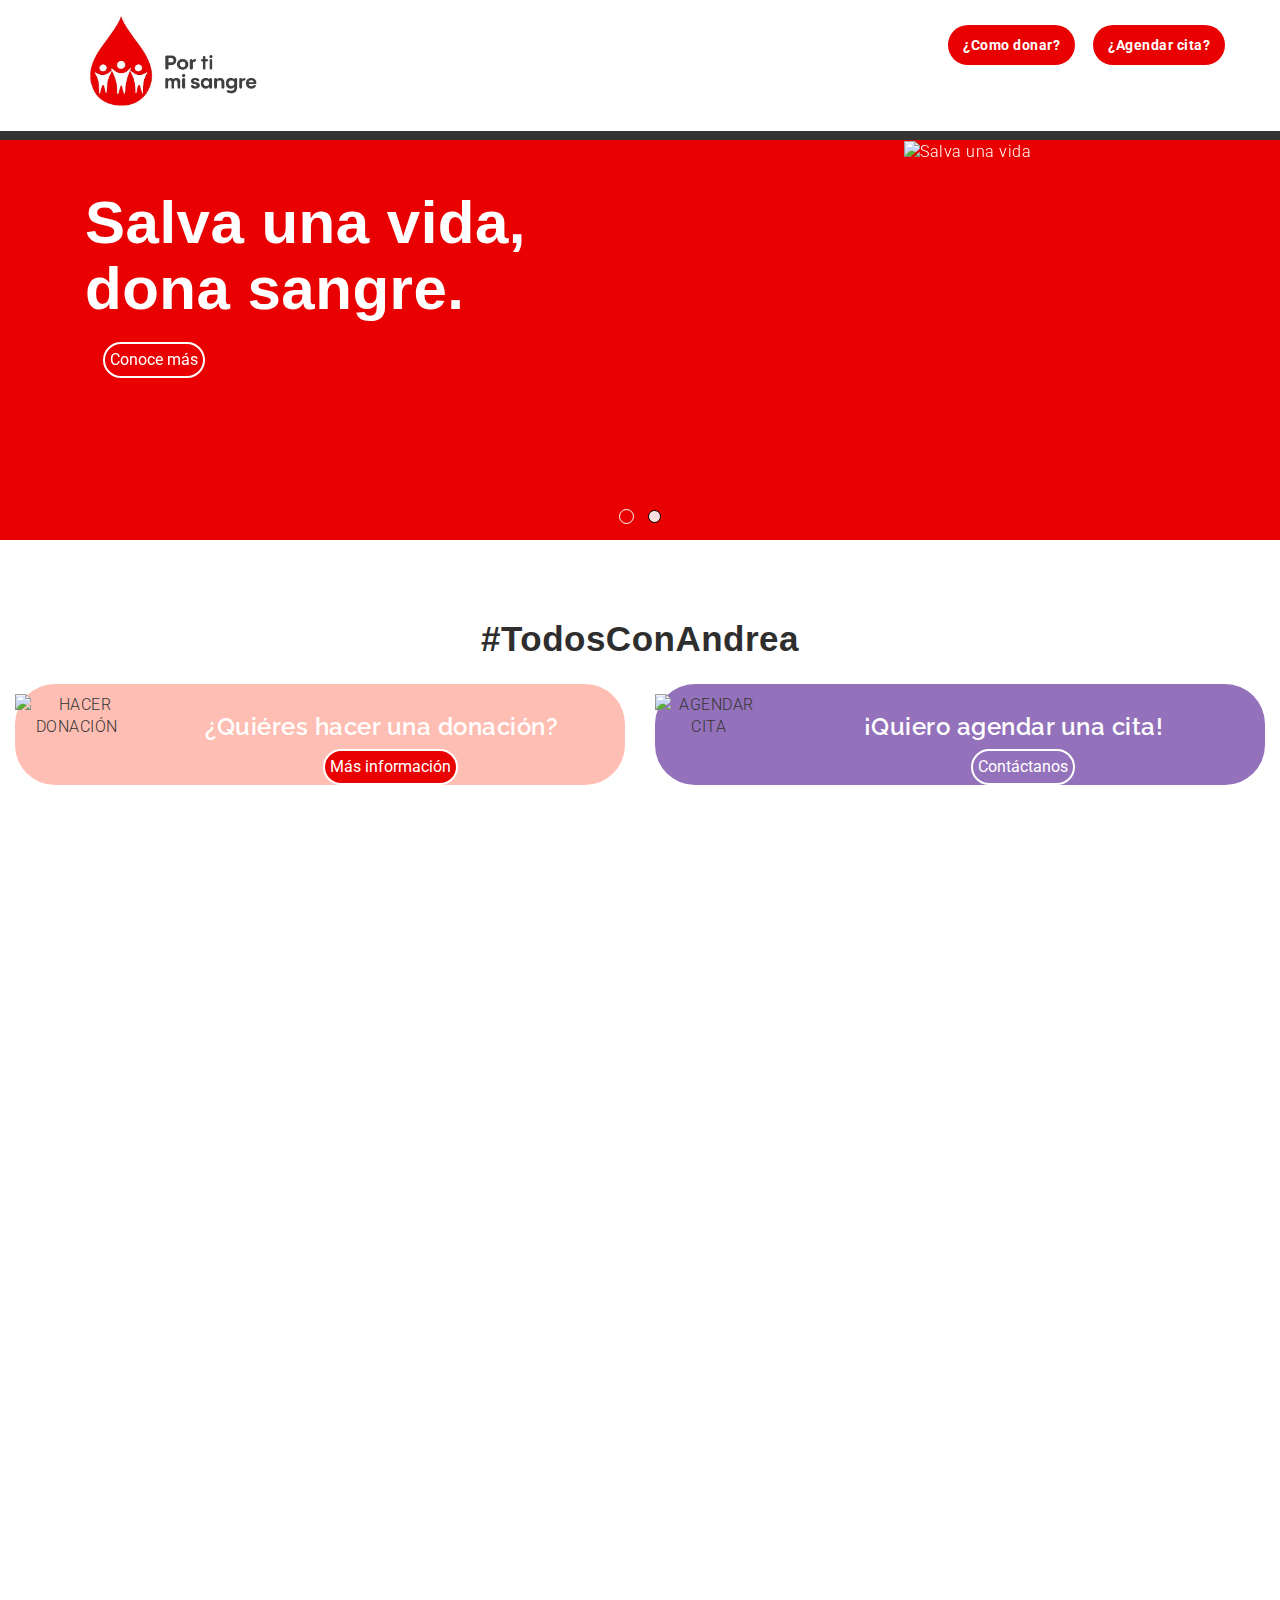
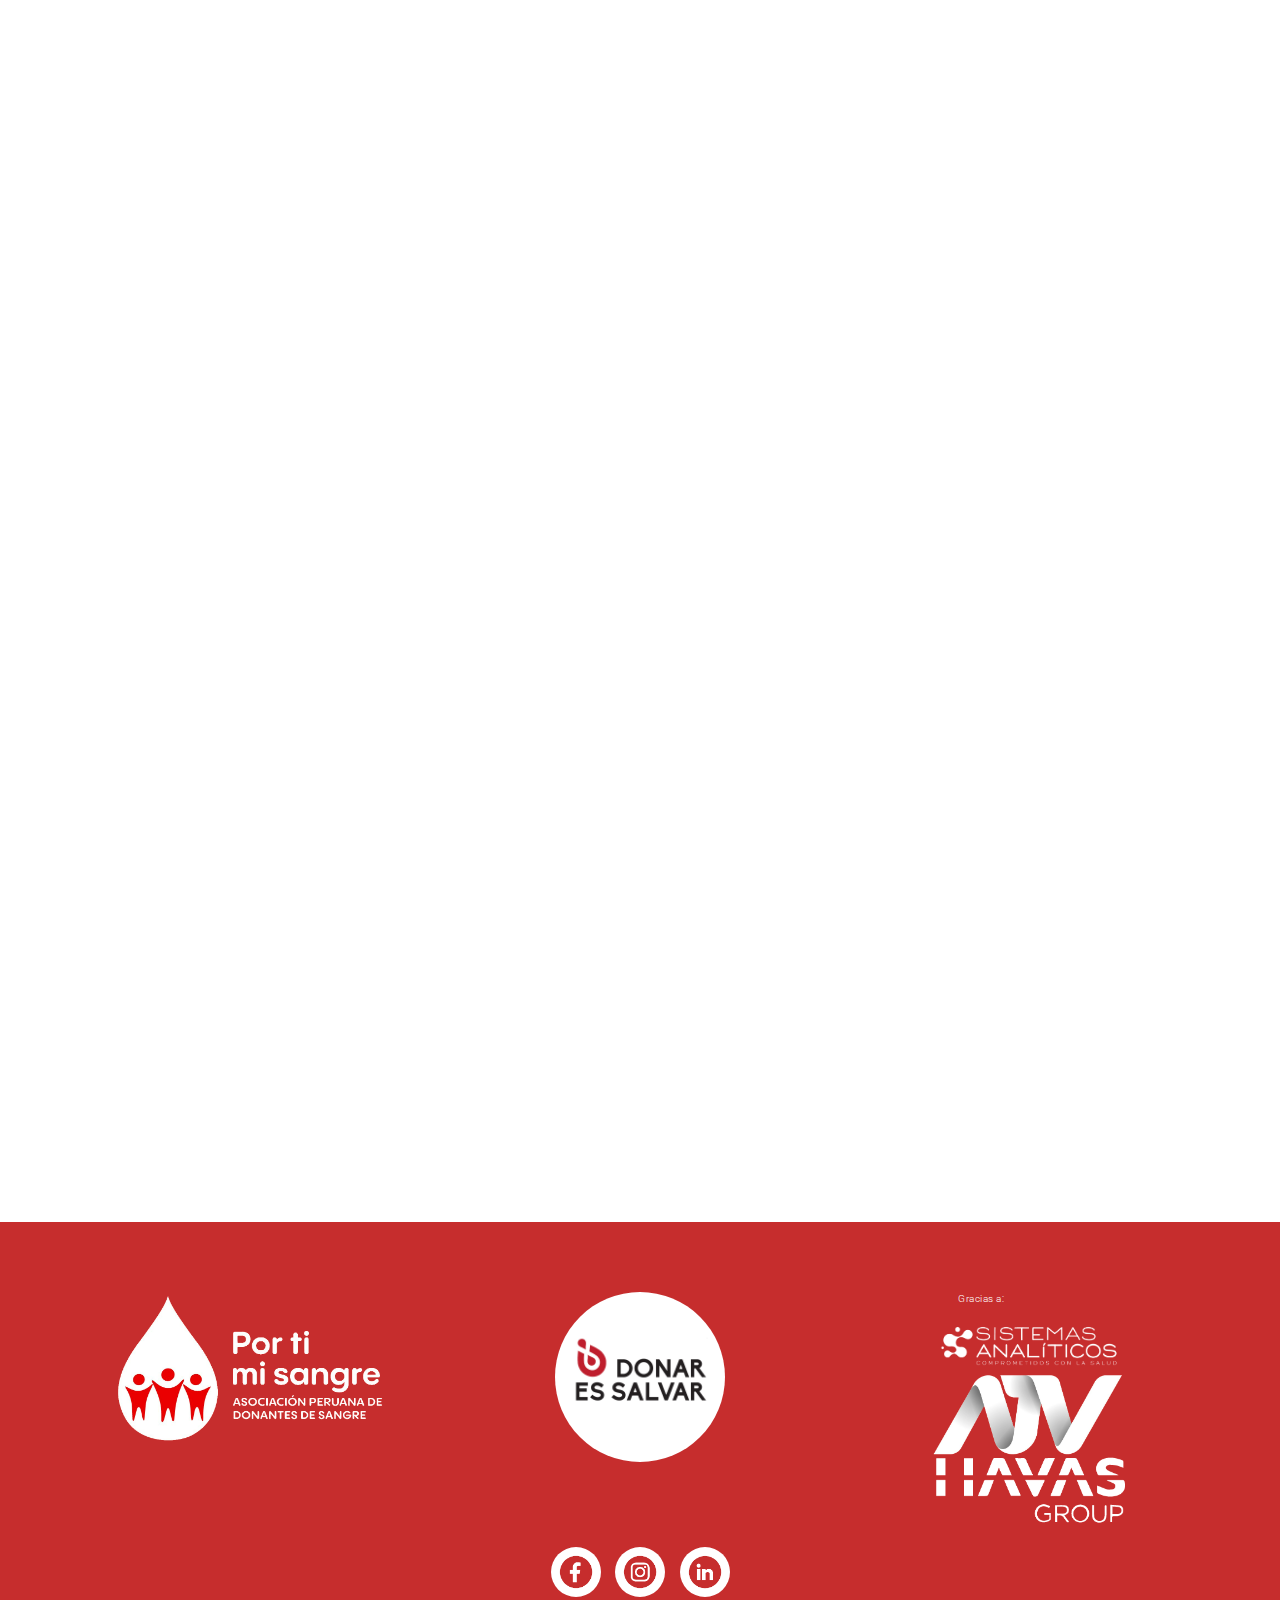
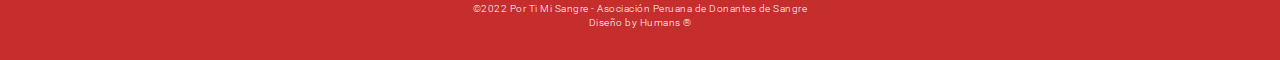
==== commit 4c3b7f0c: "merge" ====
--- a/index2.html
+++ b/index2.html
@@ -55,6 +55,27 @@
         </div>
       </div>
     </div>
+
+    <div class="modal fade" id="exampleModal2" tabindex="-1" role="dialog" aria-labelledby="exampleModalLabel" aria-hidden="true">
+      <div class="modal-dialog" role="document">
+        <div class="modal-content">
+          <div class="modal-header" style="border-bottom:0px;">            
+            <button type="button" class="close" data-dismiss="modal" aria-label="Close" style="opacity: 1.5;">
+              <span aria-hidden="true">&times;</span>
+            </button>
+          </div>
+          <div class="modal-body" style="text-align: center;">
+            <img src="assets/varias/reservada.png" style="width: 100%;"/>
+            <h2 class="service-title titulo2" style="text-transform:inherit">¡Alerta de registro!</h2>
+            <p class="sub-title pad-bt15 titulo1">El número documento ya fue registrado intente otra vez.</p>
+          </div>
+          <div class="modal-footer" style="text-align:center;border-top:0px;">
+            <button type="button" class="btn btn-danger" style="background-color:#E90000;width: 140px;font-size: 17px;font-weight: 900;" data-dismiss="modal">Cerrar</button>
+          </div>
+        </div>
+      </div>
+    </div>
+
     <!---->
     <!---->
     <div class="header">
@@ -147,7 +168,7 @@
     </div>
     <!---->
     <!---->
-    <section id="feature" class="section-padding wow fadeIn delay-05s" style="padding-top: 0;">
+    <section id="feature" class="section-padding wow fadeIn delay-05s">
       <div class="container" style="margin: 0; width: 100%">
         <div class="row">
 
@@ -260,126 +281,76 @@
             <p class="sub-title pad-bt15 titulo1">Tú puedes elegir el día y lugar. Nosotros recorreremos todo<br>Lima con el Hemobus.</p>
           </div>
           <div class="col-md-6 col-sm-6 col-xs-12">
-            
-        <div class="row d-flex justify-content-center">
-          <div class="col-md-8">
-              <div class="wizard">
-                  <div class="wizard-inner">
-                      <div class="connecting-line"></div>
-                      <ul class="nav nav-tabs" role="tablist">
-                          <li role="presentation" class="active">
-                              <a href="#step1" data-toggle="tab" aria-controls="step1" role="tab" aria-expanded="true"><span class="round-tab">1 </span></a>
-                          </li>
-                          <li role="presentation" class="disabled">
-                              <a href="#step2" data-toggle="tab" aria-controls="step2" role="tab" aria-expanded="false"><span class="round-tab">2</span></a>
-                          </li>
-                          <li role="presentation" class="disabled">
-                              <a href="#step3" data-toggle="tab" aria-controls="step3" role="tab"><span class="round-tab">3</span></a>
-                          </li>
-                      </ul>
-                  </div>
-  
-                  <form role="form" action="index.html" class="login-box">
-                      <div class="tab-content" id="main_form">
-                          <div class="tab-pane active" role="tabpanel" id="step1">
-                            <label class="titulo4">Datos personales</label>
-                            <div class="contact-form">
-                              <!-- <form action="" method="post" role="form" class="contactForm"> -->
-                                <div class="col-md-12">
-                                  <div class="form-group">
-                                    <input type="text" class="form-control" style="text-transform: uppercase;" id="nombrecompleto" name="nombrecompleto" placeholder="Nombre y apellidos*" maxlength="100" />
-                                    <div class="validation nombrecompleto">campo requerido</div>
-                                  </div>
-                                </div>
-                                <div class="col-md-12">
-                                  <div class="form-group">
-                                    <input type="text" class="form-control" id="documento" name="documento" placeholder="Documento de identidad*" maxlength="8"/>
-                                    <div class="validation documento">campo requerido</div>
-                                  </div>
-                                </div>
-                
-                                <label class="titulo4">Fecha nacimiento</label>
-                                <br>
-                                <div class="col-md-4">
-                                  <div class="form-group">
-                                    <select class="form-control" id="cbdia" name="cbdia" placeholder="Dia*">
-                                    </select>
-                                  </div>
-                                </div>
-                                <div class="col-md-4">
-                                  <div class="form-group">
-                                    <select class="form-control" id="cbmeses" name="cbmeses" placeholder="Mes*">
-                                    </select>
-                                  </div>
-                                </div>
-                                <div class="col-md-4">
-                                  <div class="form-group">
-                                    <select class="form-control" id="cbanio" name="cbmeses" placeholder="Año*">
-                                    </select>
-                                  </div>
-                                </div>
-                
-                                <div class="col-md-12">
-                                  <div class="form-group">
-                                    <input type="text" class="form-control" id="celular" name="celular" placeholder="Celular*" maxlength="9" />
-                                    <div class="validation celular">campo requerido</div>
-                                  </div>
-                                </div>
-                                <div class="col-md-12">
-                                  <div class="form-group">
-                                    <input type="email" class="form-control" id="correo" name="correo" placeholder="Email*" />
-                                    <div class="validation correo">campo requerido</div>
-                                  </div>
-                                </div>
-                
-                                <label class="titulo4">Lugar</label>
-                                <br>
-                                <div class="col-md-12">
-                                  <div class="form-group">
-                                    <select class="form-control" id="cblugar" name="cblugar" placeholder="Lugar*">
-                                    </select>
-                                  </div>
-                                </div>
-                
-                                <label class="titulo4">Cita</label>
-                                <br>
-                                <div class="col-md-12">
-                                  <div class="form-group">                    
-                                    <div id="datetimepicker12" n></div>
-                                    <div class="validation datetimepicker12">la fecha para cita es obligatorio</div>
-                                  </div>
-                                </div>
-                               
-                                  <button type="button" class="btn btn-danger btn-submit" id="btnAlerta" name="btnAlerta">Agendar</button>   
-                                </div>
-                              <ul class="list-inline pull-right">
-                                  <li><button type="button" class="default-btn next-step">Continue to next step</button></li>
-                              </ul>
-                          </div>
-                          <div class="tab-pane" role="tabpanel" id="step2">
-                              
-                              <ul class="list-inline pull-right">
-                                  <li><button type="button" class="default-btn prev-step">Back</button></li>
-                                  <li><button type="button" class="default-btn next-step skip-btn">Skip</button></li>
-                                  <li><button type="button" class="default-btn next-step">Continue</button></li>
-                              </ul>
-                          </div>
-                          <div class="tab-pane" role="tabpanel" id="step3">                              
-                              
-                              <ul class="list-inline pull-right">
-                                  <li><button type="button" class="default-btn prev-step">Back</button></li>
-                                  <li><button type="button" class="default-btn next-step skip-btn">Skip</button></li>
-                                  <li><button type="button" class="default-btn next-step">Continue</button></li>
-                              </ul>
-                          </div>
-                          <div class="clearfix"></div>
-                      </div>
-                      
-                  </form>
-              </div>
-          </div>
-      </div>
-            
+            <label class="titulo4">Datos personales</label>
+            <div class="contact-form">
+              <!-- <form action="" method="post" role="form" class="contactForm"> -->
+                <div class="col-md-12">
+                  <div class="form-group">
+                    <input type="text" class="form-control" style="text-transform: uppercase;" id="nombrecompleto" name="nombrecompleto" placeholder="Nombre y apellidos*" maxlength="100" />
+                    <div class="validation nombrecompleto">campo requerido</div>
+                  </div>
+                </div>
+                <div class="col-md-12">
+                  <div class="form-group">
+                    <input type="text" class="form-control" id="documento" name="documento" placeholder="Documento de identidad*" maxlength="8"/>
+                    <div class="validation documento">campo requerido</div>
+                  </div>
+                </div>
+
+                <label class="titulo4">Fecha nacimiento</label>
+                <br>
+                <div class="col-md-4">
+                  <div class="form-group">
+                    <select class="form-control" id="cbdia" name="cbdia" placeholder="Dia*">
+                    </select>
+                  </div>
+                </div>
+                <div class="col-md-4">
+                  <div class="form-group">
+                    <select class="form-control" id="cbmeses" name="cbmeses" placeholder="Mes*">
+                    </select>
+                  </div>
+                </div>
+                <div class="col-md-4">
+                  <div class="form-group">
+                    <select class="form-control" id="cbanio" name="cbmeses" placeholder="Año*">
+                    </select>
+                  </div>
+                </div>
+
+                <div class="col-md-12">
+                  <div class="form-group">
+                    <input type="text" class="form-control" id="celular" name="celular" placeholder="Celular*" maxlength="9" />
+                    <div class="validation celular">campo requerido</div>
+                  </div>
+                </div>
+                <div class="col-md-12">
+                  <div class="form-group">
+                    <input type="email" class="form-control" id="correo" name="correo" placeholder="Email*" />
+                    <div class="validation correo">campo requerido</div>
+                  </div>
+                </div>
+
+                <label class="titulo4">Lugar</label>
+                <br>
+                <div class="col-md-12">
+                  <div class="form-group">
+                    <select class="form-control" id="cblugar" name="cblugar" placeholder="Lugar*">
+                    </select>
+                  </div>
+                </div>
+
+                <label class="titulo4">Cita</label>
+                <br>
+                <div class="col-md-12">
+                  <div class="form-group">                    
+                    <div id="datetimepicker12" n></div>
+                    <div class="validation datetimepicker12" id="idefechacita"></div>
+                  </div>
+                </div>
+               
+                  <button type="button" class="btn btn-danger btn-submit" id="btnAlerta" name="btnAlerta">Agendar</button>   
+                </div>
               <!-- </form> -->
 
           </div>
